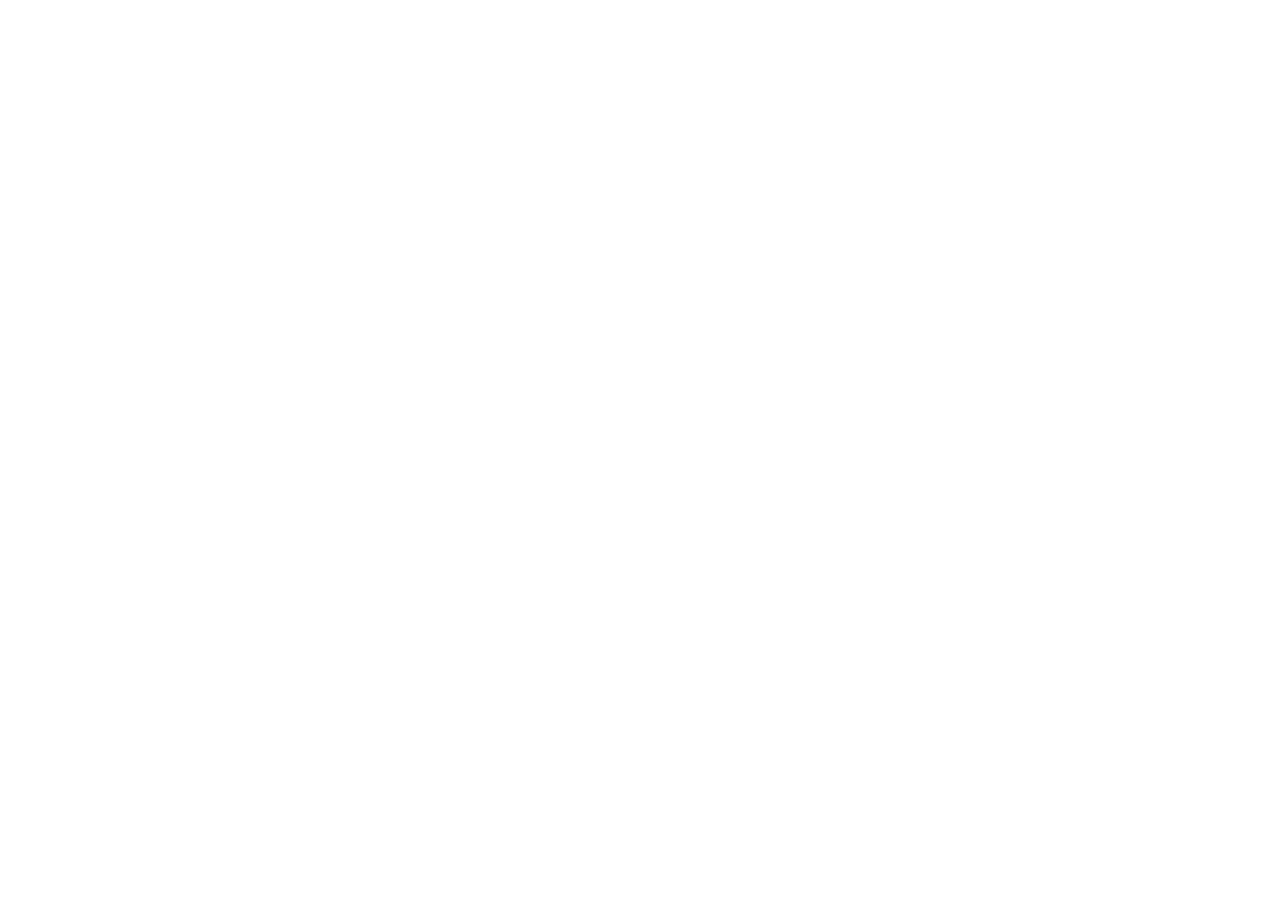
==== templates/index.html @ a82c0516 "Se agrega la carpeta templates" ====
<!DOCTYPE html>
<html lang="en">
<head>
    <meta charset="UTF-8">
    <meta name="viewport" content="width=device-width, initial-scale=1.0">
    <title>Document</title>
</head>
<body>
    
</body>
</html>
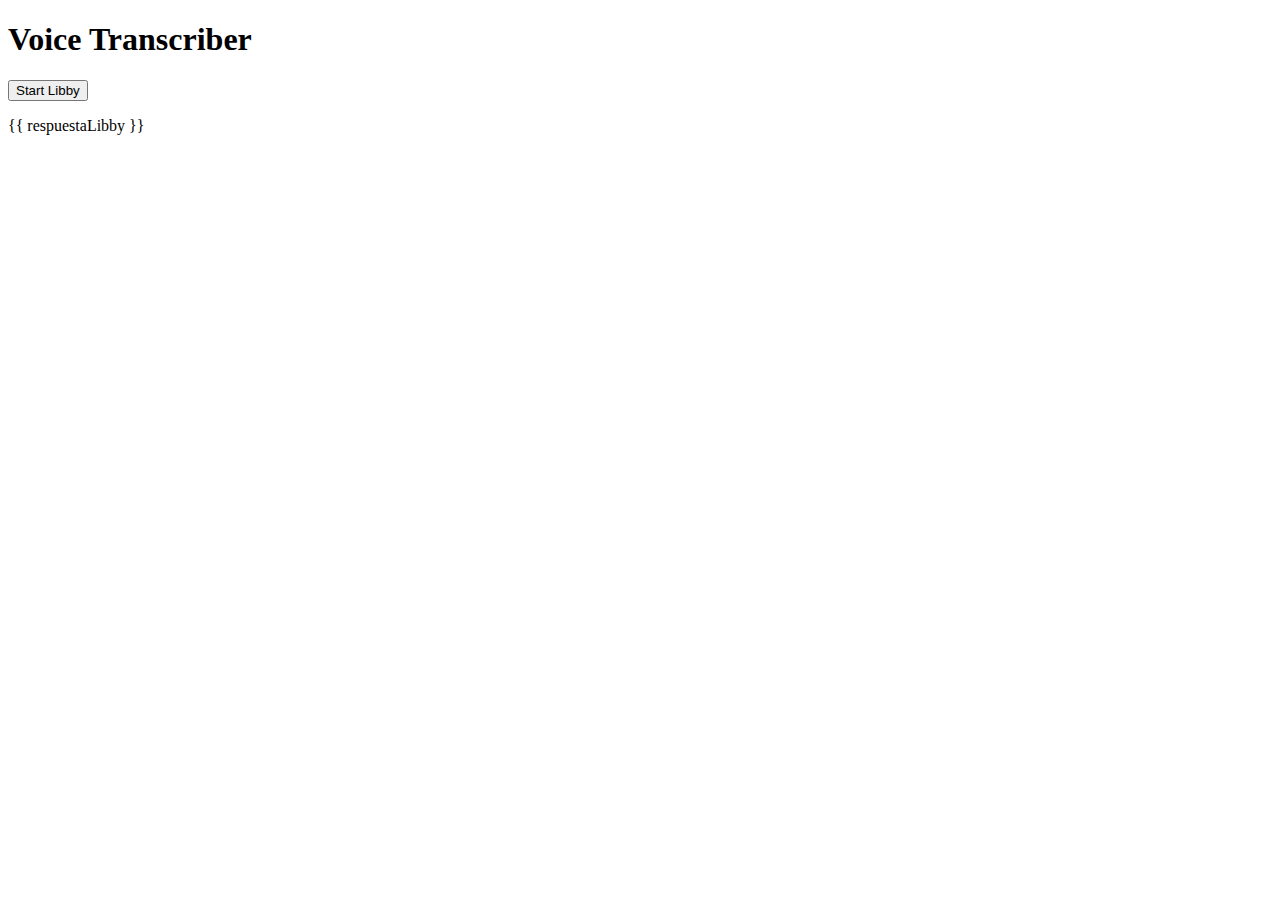
==== commit 4812db3e: "Merge pull request #3 from AmaKings9/flaskIntegrationV1" ====
--- a/templates/index.html
+++ b/templates/index.html
@@ -3,9 +3,39 @@
 <head>
     <meta charset="UTF-8">
     <meta name="viewport" content="width=device-width, initial-scale=1.0">
-    <title>Document</title>
+    <title>Transcriber</title>
+    <script src="https://code.jquery.com/jquery-3.6.0.min.js"></script>
 </head>
 <body>
-    
+    <h1>Voice Transcriber</h1>
+    <button id="toggleButton">Start Libby</button>
+    <p id="respuesta">{{ respuestaLibby }}</p>
+
+    <script>
+        let listening = false;
+
+        //Envia una solicitud a la ruta /toggle_listen permite alternar el estado de escucha del micrófono
+        $("#toggleButton").click(function() {
+            //Envia una solicitud POST
+            $.post("/toggle_listen", function(data) {
+                //Cambia el texto del boton de acuerdo si esta escuchando o no
+                listening = data.listening;
+                $("#toggleButton").text(listening ? "Stop Listening" : "Start Libby");
+            });
+        });
+
+        //Cambia el contenido de <p> de acuerdo a la respuesta del interprete
+        function updateRespuestaLibby() {
+            //realiza peticion get a la ruta establecida de donde obtiene un objeto json
+            // con la respuesta del interprete
+            $.get("/get_respuestaLibby", function(data) {
+                //actualiza el contenido de <p>
+                $("#respuesta").text(data.respuestaLibby);
+            });
+        }
+
+        // Llama a updateTranscription cada segundo para actualizar la transcripción en la página
+        setInterval(updateRespuestaLibby, 1000);
+    </script>
 </body>
-</html>+</html>
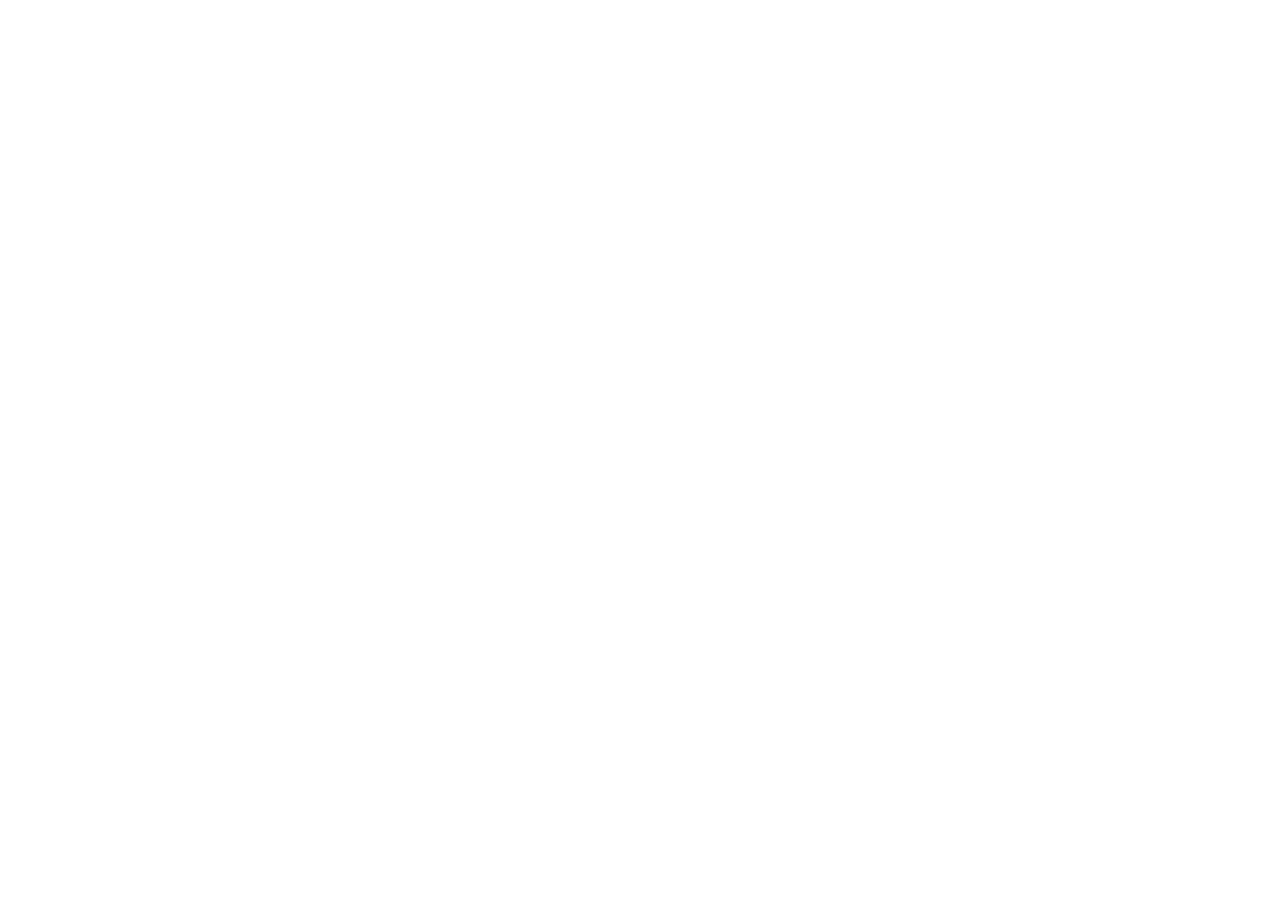
==== commit ead9e611: "Dando formato al index" ====
--- a/templates/index.html
+++ b/templates/index.html
@@ -2,40 +2,376 @@
 <html lang="en">
 <head>
     <meta charset="UTF-8">
+    <meta http-equiv="X-UA-Compatible" content="IE=edge">
     <meta name="viewport" content="width=device-width, initial-scale=1.0">
-    <title>Transcriber</title>
-    <script src="https://code.jquery.com/jquery-3.6.0.min.js"></script>
+    <title> Bedroom </title>
+    <link rel="stylesheet" href="style.css">
 </head>
+
 <body>
-    <h1>Voice Transcriber</h1>
-    <button id="toggleButton">Start Libby</button>
-    <p id="respuesta">{{ respuestaLibby }}</p>
+    <div class="house" id="h"> 
+        <div class="h-lights">
+          <div class="h-light"></div>
+          <div class="h-light"></div>
+          <div class="h-light"></div>
+          <div class="h-light"></div>
+          <div class="h-light"></div>
+          <div class="h-light"></div>
+        </div>
+        <div class="h-shadow"></div>
+        <div class="alt">
+          <div class="alt__front face"> </div>
+          <div class="alt__back face"> </div>
+          <div class="alt__right face"> </div>
+          <div class="alt__left face"> </div>
+          <div class="alt__top face"> 
+            <div class="light"></div>
+            <div class="light"></div>
+            <div class="light"></div>
+            <div class="light"></div>
+            <div class="light"></div>
+            <div class="light"></div>
+            <div class="light"></div>
+            <div class="light"></div>
+            <div class="light"></div>
+          </div>
+          <div class="alt__bottom face"> </div>
+        </div>
+        <div class="alb">
+          <div class="alb__front face"> </div>
+          <div class="alb__back face"> </div>
+          <div class="alb__right face"> </div>
+          <div class="alb__left face"> </div>
+          <div class="alb__top face"> </div>
+          <div class="alb__bottom face"> </div>
+        </div>
+        <div class="arb">
+          <div class="arb__front face"> </div>
+          <div class="arb__back face"> </div>
+          <div class="arb__right face"> </div>
+          <div class="arb__left face"> </div>
+          <div class="arb__top face"> </div>
+          <div class="arb__bottom face"> </div>
+        </div>
+        <div class="blt">
+          <div class="blt__front face"> </div>
+          <div class="blt__back face"> </div>
+          <div class="blt__right face"> </div>
+          <div class="blt__left face"> </div>
+          <div class="blt__top face"> </div>
+          <div class="blt__bottom face"> </div>
+        </div>
+        <div class="blt2">
+          <div class="blt2__front face"> </div>
+          <div class="blt2__back face"> </div>
+          <div class="blt2__right face"> </div>
+          <div class="blt2__left face"> </div>
+          <div class="blt2__top face"> </div>
+          <div class="blt2__bottom face"> </div>
+        </div>
+        <div class="blb">
+          <div class="blb__front face"> </div>
+          <div class="blb__back face"> </div>
+          <div class="blb__right face"> </div>
+          <div class="blb__left face"> </div>
+          <div class="blb__top face"> </div>
+          <div class="blb__bottom face"> </div>
+        </div>
+        <div class="blb2">
+          <div class="blb2__front face"> </div>
+          <div class="blb2__back face"> </div>
+          <div class="blb2__right face"> </div>
+          <div class="blb2__left face"> </div>
+          <div class="blb2__top face"> </div>
+          <div class="blb2__bottom face"> </div>
+        </div>
+        <div class="puerta-c">
+          <div class="puerta">
+            <div class="puerta__front face"> </div>
+            <div class="puerta__back face"> </div>
+            <div class="puerta__right face"> </div>
+            <div class="puerta__left face"> </div>
+            <div class="puerta__top face"> </div>
+            <div class="puerta__bottom face"> </div>
+          </div>
+          <div class="puerta-l">
+            <div class="puerta-l__front face"> </div>
+            <div class="puerta-l__back face"> </div>
+            <div class="puerta-l__right face"> </div>
+            <div class="puerta-l__left face"> </div>
+            <div class="puerta-l__top face"> </div>
+            <div class="puerta-l__bottom face"> </div>
+          </div>
+          <div class="puerta-r">
+            <div class="puerta-r__front face"> </div>
+            <div class="puerta-r__back face"> </div>
+            <div class="puerta-r__right face"> </div>
+            <div class="puerta-r__left face"> </div>
+            <div class="puerta-r__top face"> </div>
+            <div class="puerta-r__bottom face"> </div>
+          </div>
+          <div class="puerta-t">
+            <div class="puerta-t__front face"> </div>
+            <div class="puerta-t__back face"> </div>
+            <div class="puerta-t__right face"> </div>
+            <div class="puerta-t__left face"> </div>
+            <div class="puerta-t__top face"> </div>
+            <div class="puerta-t__bottom face"> </div>
+          </div>
+        </div>
+        <div class="cuadro-l">
+          <div class="cuadro-l__front face"> </div>
+          <div class="cuadro-l__back face"> </div>
+          <div class="cuadro-l__right face"> </div>
+          <div class="cuadro-l__left face"> </div>
+          <div class="cuadro-l__top face"> </div>
+          <div class="cuadro-l__bottom face"> </div>
+        </div>
+        <div class="cuadro-r">
+          <div class="cuadro-r__front face"> </div>
+          <div class="cuadro-r__back face"> </div>
+          <div class="cuadro-r__right face"> </div>
+          <div class="cuadro-r__left face"> </div>
+          <div class="cuadro-r__top face"> </div>
+          <div class="cuadro-r__bottom face"> </div>
+        </div>
+        <div class="librero">
+          <div class="librero__front face"> </div>
+          <div class="librero__back face"> </div>
+          <div class="librero__right face"> </div>
+          <div class="librero__left face"> </div>
+          <div class="librero__top face"> </div>
+          <div class="librero__bottom face">    </div>
+        </div>
+        <div class="libros"> 
+          <div class="libro">
+            <div class="libro__front face"> </div>
+            <div class="libro__back face"> </div>
+            <div class="libro__right face"> </div>
+            <div class="libro__left face"> </div>
+            <div class="libro__top face"> </div>
+            <div class="libro__bottom face"> </div>
+          </div>
+          <div class="libro">
+            <div class="libro__front face"> </div>
+            <div class="libro__back face"> </div>
+            <div class="libro__right face"> </div>
+            <div class="libro__left face"> </div>
+            <div class="libro__top face"> </div>
+            <div class="libro__bottom face"> </div>
+          </div>
+          <div class="libro">
+            <div class="libro__front face"> </div>
+            <div class="libro__back face"> </div>
+            <div class="libro__right face"> </div>
+            <div class="libro__left face"> </div>
+            <div class="libro__top face"> </div>
+            <div class="libro__bottom face"> </div>
+          </div>
+          <div class="libro">
+            <div class="libro__front face"> </div>
+            <div class="libro__back face"> </div>
+            <div class="libro__right face"> </div>
+            <div class="libro__left face"> </div>
+            <div class="libro__top face"> </div>
+            <div class="libro__bottom face"> </div>
+          </div>
+          <div class="libro">
+            <div class="libro__front face"> </div>
+            <div class="libro__back face"> </div>
+            <div class="libro__right face"> </div>
+            <div class="libro__left face"> </div>
+            <div class="libro__top face"> </div>
+            <div class="libro__bottom face"> </div>
+          </div>
+          <div class="libro">
+            <div class="libro__front face"> </div>
+            <div class="libro__back face"> </div>
+            <div class="libro__right face"> </div>
+            <div class="libro__left face"> </div>
+            <div class="libro__top face"> </div>
+            <div class="libro__bottom face"> </div>
+          </div>
+        </div>
+        <div class="fotos"> 
+          <div class="foto">
+            <div class="foto__front face"> </div>
+            <div class="foto__back face"> </div>
+            <div class="foto__right face"> </div>
+            <div class="foto__left face"> </div>
+            <div class="foto__top face"> </div>
+            <div class="foto__bottom face"> </div>
+          </div>
+          <div class="foto">
+            <div class="foto__front face"> </div>
+            <div class="foto__back face"> </div>
+            <div class="foto__right face"> </div>
+            <div class="foto__left face"> </div>
+            <div class="foto__top face"> </div>
+            <div class="foto__bottom face"> </div>
+          </div>
+        </div>
+        <div class="cajas"> 
+          <div class="caja">
+            <div class="caja__front face"> </div>
+            <div class="caja__back face"> </div>
+            <div class="caja__right face"> </div>
+            <div class="caja__left face"> </div>
+            <div class="caja__top face"> </div>
+            <div class="caja__bottom face"> </div>
+          </div>
+          <div class="caja">
+            <div class="caja__front face"> </div>
+            <div class="caja__back face"> </div>
+            <div class="caja__right face"> </div>
+            <div class="caja__left face"> </div>
+            <div class="caja__top face"> </div>
+            <div class="caja__bottom face"> </div>
+          </div>
+          <div class="caja">
+            <div class="caja__front face"> </div>
+            <div class="caja__back face"> </div>
+            <div class="caja__right face"> </div>
+            <div class="caja__left face"> </div>
+            <div class="caja__top face"> </div>
+            <div class="caja__bottom face"> </div>
+          </div>
+        </div>
+        <div class="tv">
+          <div class="tv__front face"> </div>
+          <div class="tv__back face"> </div>
+          <div class="tv__right face"> </div>
+          <div class="tv__left face"> </div>
+          <div class="tv__top face"> </div>
+          <div class="tv__bottom face"> </div>
+        </div>
+        <div class="repisa-t">
+          <div class="repisa-t__front face"> </div>
+          <div class="repisa-t__back face"> </div>
+          <div class="repisa-t__right face"> </div>
+          <div class="repisa-t__left face"> </div>
+          <div class="repisa-t__top face"> </div>
+          <div class="repisa-t__bottom face"> </div>
+        </div>
+        <div class="repisa-b">
+          <div class="repisa-b__front face"> </div>
+          <div class="repisa-b__back face"> </div>
+          <div class="repisa-b__right face"> </div>
+          <div class="repisa-b__left face"> </div>
+          <div class="repisa-b__top face"> </div>
+          <div class="repisa-b__bottom face"> </div>
+        </div>
+        <div class="bocina-l">
+          <div class="bocina-l__front face"> </div>
+          <div class="bocina-l__back face"> </div>
+          <div class="bocina-l__right face"> </div>
+          <div class="bocina-l__left face"> </div>
+          <div class="bocina-l__top face"> </div>
+          <div class="bocina-l__bottom face"> </div>
+        </div>
+        <div class="bocina-r">
+          <div class="bocina-r__front face"> </div>
+          <div class="bocina-r__back face"> </div>
+          <div class="bocina-r__right face"> </div>
+          <div class="bocina-r__left face"> </div>
+          <div class="bocina-r__top face"> </div>
+          <div class="bocina-r__bottom face"> </div>
+        </div>
+        <div class="muro">
+          <div class="muro__front face"> </div>
+          <div class="muro__back face"> </div>
+          <div class="muro__right face"> </div>
+          <div class="muro__left face"> </div>
+          <div class="muro__top face"> </div>
+          <div class="muro__bottom face"> </div>
+        </div>
+        <div class="sillon-c">
+          <div class="sillon-b">
+            <div class="sillon-b__front face"> </div>
+            <div class="sillon-b__back face"> </div>
+            <div class="sillon-b__right face"> </div>
+            <div class="sillon-b__left face"> </div>
+            <div class="sillon-b__top face"> </div>
+            <div class="sillon-b__bottom face"> </div>
+          </div>
+          <div class="sillon-t">
+            <div class="sillon-t__front face"> </div>
+            <div class="sillon-t__back face"> </div>
+            <div class="sillon-t__right face"> </div>
+            <div class="sillon-t__left face"> </div>
+            <div class="sillon-t__top face"> </div>
+            <div class="sillon-t__bottom face"> </div>
+          </div>
+          <div class="sillon-l">
+            <div class="sillon-l__front face"> </div>
+            <div class="sillon-l__back face"> </div>
+            <div class="sillon-l__right face"> </div>
+            <div class="sillon-l__left face"> </div>
+            <div class="sillon-l__top face"> </div>
+            <div class="sillon-l__bottom face"> </div>
+          </div>
+          <div class="sillon-r">
+            <div class="sillon-r__front face"> </div>
+            <div class="sillon-r__back face"> </div>
+            <div class="sillon-r__right face"> </div>
+            <div class="sillon-r__left face"> </div>
+            <div class="sillon-r__top face"> </div>
+            <div class="sillon-r__bottom face"> </div>
+          </div>
+        </div>
+        <div class="mesa-c">
+          <div class="mesa">
+            <div class="mesa__front face"> </div>
+            <div class="mesa__back face"> </div>
+            <div class="mesa__right face"> </div>
+            <div class="mesa__left face"> </div>
+            <div class="mesa__top face"> </div>
+            <div class="mesa__bottom face"> </div>
+          </div>
+          <div class="mesa-p">
+            <div class="mesa-p__front face"> </div>
+            <div class="mesa-p__back face"> </div>
+            <div class="mesa-p__right face"> </div>
+            <div class="mesa-p__left face"> </div>
+            <div class="mesa-p__top face"> </div>
+            <div class="mesa-p__bottom face"> </div>
+          </div>
+          <div class="mesa-p">
+            <div class="mesa-p__front face"> </div>
+            <div class="mesa-p__back face"> </div>
+            <div class="mesa-p__right face"> </div>
+            <div class="mesa-p__left face"> </div>
+            <div class="mesa-p__top face"> </div>
+            <div class="mesa-p__bottom face"> </div>
+          </div>
+          <div class="mesa-p">
+            <div class="mesa-p__front face"> </div>
+            <div class="mesa-p__back face"> </div>
+            <div class="mesa-p__right face"> </div>
+            <div class="mesa-p__left face"> </div>
+            <div class="mesa-p__top face"> </div>
+            <div class="mesa-p__bottom face"> </div>
+          </div>
+          <div class="mesa-p">
+            <div class="mesa-p__front face"> </div>
+            <div class="mesa-p__back face"> </div>
+            <div class="mesa-p__right face"> </div>
+            <div class="mesa-p__left face"> </div>
+            <div class="mesa-p__top face"> </div>
+            <div class="mesa-p__bottom face"> </div>
+          </div>
+          <div class="mesa-shadow"></div>
+        </div>
+        <div class="tablet">
+          <div class="tablet__front face"> </div>
+          <div class="tablet__back face"> </div>
+          <div class="tablet__right face"> </div>
+          <div class="tablet__left face"> </div>
+          <div class="tablet__top face"> </div>
+          <div class="tablet__bottom face">    </div>
+        </div>
+      </div>
 
-    <script>
-        let listening = false;
-
-        //Envia una solicitud a la ruta /toggle_listen permite alternar el estado de escucha del micrófono
-        $("#toggleButton").click(function() {
-            //Envia una solicitud POST
-            $.post("/toggle_listen", function(data) {
-                //Cambia el texto del boton de acuerdo si esta escuchando o no
-                listening = data.listening;
-                $("#toggleButton").text(listening ? "Stop Listening" : "Start Libby");
-            });
-        });
-
-        //Cambia el contenido de <p> de acuerdo a la respuesta del interprete
-        function updateRespuestaLibby() {
-            //realiza peticion get a la ruta establecida de donde obtiene un objeto json
-            // con la respuesta del interprete
-            $.get("/get_respuestaLibby", function(data) {
-                //actualiza el contenido de <p>
-                $("#respuesta").text(data.respuestaLibby);
-            });
-        }
-
-        // Llama a updateTranscription cada segundo para actualizar la transcripción en la página
-        setInterval(updateRespuestaLibby, 1000);
-    </script>
+      <script src="script.js" defer></script>
 </body>
-</html>
+</html>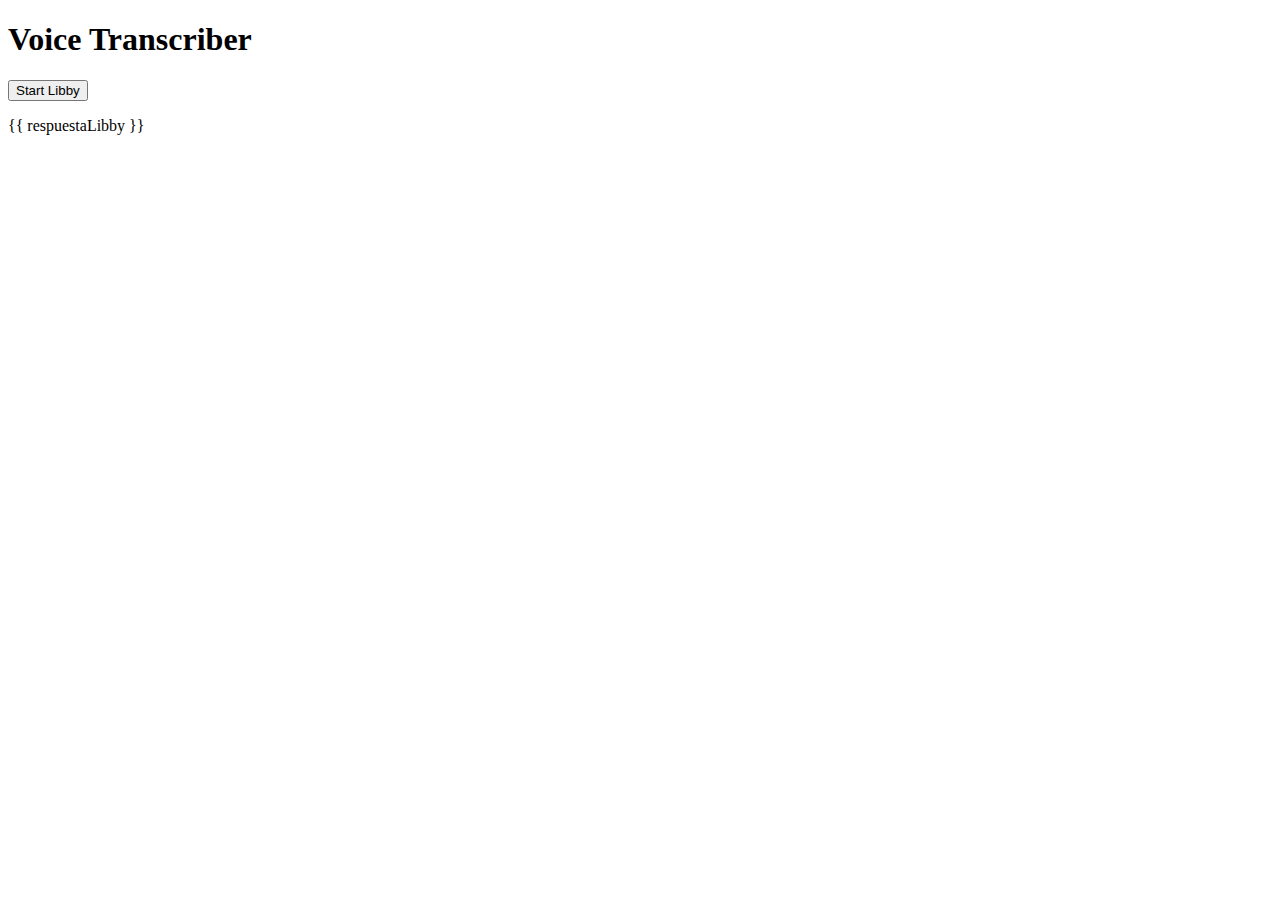
==== commit 8a965bf8: "Actualizacion de estructura" ====
--- a/templates/index.html
+++ b/templates/index.html
@@ -2,376 +2,42 @@
 <html lang="en">
 <head>
     <meta charset="UTF-8">
-    <meta http-equiv="X-UA-Compatible" content="IE=edge">
     <meta name="viewport" content="width=device-width, initial-scale=1.0">
-    <title> Bedroom </title>
-    <link rel="stylesheet" href="style.css">
+    <title>Transcriber</title>
+    <script src="https://code.jquery.com
+    
+    /jquery-3.6.0.min.js"></script>
 </head>
+<body>
+    <h1>Voice Transcriber</h1>
+    <button id="toggleButton">Start Libby</button>
+    <p id="respuesta">{{ respuestaLibby }}</p>
 
-<body>
-    <div class="house" id="h"> 
-        <div class="h-lights">
-          <div class="h-light"></div>
-          <div class="h-light"></div>
-          <div class="h-light"></div>
-          <div class="h-light"></div>
-          <div class="h-light"></div>
-          <div class="h-light"></div>
-        </div>
-        <div class="h-shadow"></div>
-        <div class="alt">
-          <div class="alt__front face"> </div>
-          <div class="alt__back face"> </div>
-          <div class="alt__right face"> </div>
-          <div class="alt__left face"> </div>
-          <div class="alt__top face"> 
-            <div class="light"></div>
-            <div class="light"></div>
-            <div class="light"></div>
-            <div class="light"></div>
-            <div class="light"></div>
-            <div class="light"></div>
-            <div class="light"></div>
-            <div class="light"></div>
-            <div class="light"></div>
-          </div>
-          <div class="alt__bottom face"> </div>
-        </div>
-        <div class="alb">
-          <div class="alb__front face"> </div>
-          <div class="alb__back face"> </div>
-          <div class="alb__right face"> </div>
-          <div class="alb__left face"> </div>
-          <div class="alb__top face"> </div>
-          <div class="alb__bottom face"> </div>
-        </div>
-        <div class="arb">
-          <div class="arb__front face"> </div>
-          <div class="arb__back face"> </div>
-          <div class="arb__right face"> </div>
-          <div class="arb__left face"> </div>
-          <div class="arb__top face"> </div>
-          <div class="arb__bottom face"> </div>
-        </div>
-        <div class="blt">
-          <div class="blt__front face"> </div>
-          <div class="blt__back face"> </div>
-          <div class="blt__right face"> </div>
-          <div class="blt__left face"> </div>
-          <div class="blt__top face"> </div>
-          <div class="blt__bottom face"> </div>
-        </div>
-        <div class="blt2">
-          <div class="blt2__front face"> </div>
-          <div class="blt2__back face"> </div>
-          <div class="blt2__right face"> </div>
-          <div class="blt2__left face"> </div>
-          <div class="blt2__top face"> </div>
-          <div class="blt2__bottom face"> </div>
-        </div>
-        <div class="blb">
-          <div class="blb__front face"> </div>
-          <div class="blb__back face"> </div>
-          <div class="blb__right face"> </div>
-          <div class="blb__left face"> </div>
-          <div class="blb__top face"> </div>
-          <div class="blb__bottom face"> </div>
-        </div>
-        <div class="blb2">
-          <div class="blb2__front face"> </div>
-          <div class="blb2__back face"> </div>
-          <div class="blb2__right face"> </div>
-          <div class="blb2__left face"> </div>
-          <div class="blb2__top face"> </div>
-          <div class="blb2__bottom face"> </div>
-        </div>
-        <div class="puerta-c">
-          <div class="puerta">
-            <div class="puerta__front face"> </div>
-            <div class="puerta__back face"> </div>
-            <div class="puerta__right face"> </div>
-            <div class="puerta__left face"> </div>
-            <div class="puerta__top face"> </div>
-            <div class="puerta__bottom face"> </div>
-          </div>
-          <div class="puerta-l">
-            <div class="puerta-l__front face"> </div>
-            <div class="puerta-l__back face"> </div>
-            <div class="puerta-l__right face"> </div>
-            <div class="puerta-l__left face"> </div>
-            <div class="puerta-l__top face"> </div>
-            <div class="puerta-l__bottom face"> </div>
-          </div>
-          <div class="puerta-r">
-            <div class="puerta-r__front face"> </div>
-            <div class="puerta-r__back face"> </div>
-            <div class="puerta-r__right face"> </div>
-            <div class="puerta-r__left face"> </div>
-            <div class="puerta-r__top face"> </div>
-            <div class="puerta-r__bottom face"> </div>
-          </div>
-          <div class="puerta-t">
-            <div class="puerta-t__front face"> </div>
-            <div class="puerta-t__back face"> </div>
-            <div class="puerta-t__right face"> </div>
-            <div class="puerta-t__left face"> </div>
-            <div class="puerta-t__top face"> </div>
-            <div class="puerta-t__bottom face"> </div>
-          </div>
-        </div>
-        <div class="cuadro-l">
-          <div class="cuadro-l__front face"> </div>
-          <div class="cuadro-l__back face"> </div>
-          <div class="cuadro-l__right face"> </div>
-          <div class="cuadro-l__left face"> </div>
-          <div class="cuadro-l__top face"> </div>
-          <div class="cuadro-l__bottom face"> </div>
-        </div>
-        <div class="cuadro-r">
-          <div class="cuadro-r__front face"> </div>
-          <div class="cuadro-r__back face"> </div>
-          <div class="cuadro-r__right face"> </div>
-          <div class="cuadro-r__left face"> </div>
-          <div class="cuadro-r__top face"> </div>
-          <div class="cuadro-r__bottom face"> </div>
-        </div>
-        <div class="librero">
-          <div class="librero__front face"> </div>
-          <div class="librero__back face"> </div>
-          <div class="librero__right face"> </div>
-          <div class="librero__left face"> </div>
-          <div class="librero__top face"> </div>
-          <div class="librero__bottom face">    </div>
-        </div>
-        <div class="libros"> 
-          <div class="libro">
-            <div class="libro__front face"> </div>
-            <div class="libro__back face"> </div>
-            <div class="libro__right face"> </div>
-            <div class="libro__left face"> </div>
-            <div class="libro__top face"> </div>
-            <div class="libro__bottom face"> </div>
-          </div>
-          <div class="libro">
-            <div class="libro__front face"> </div>
-            <div class="libro__back face"> </div>
-            <div class="libro__right face"> </div>
-            <div class="libro__left face"> </div>
-            <div class="libro__top face"> </div>
-            <div class="libro__bottom face"> </div>
-          </div>
-          <div class="libro">
-            <div class="libro__front face"> </div>
-            <div class="libro__back face"> </div>
-            <div class="libro__right face"> </div>
-            <div class="libro__left face"> </div>
-            <div class="libro__top face"> </div>
-            <div class="libro__bottom face"> </div>
-          </div>
-          <div class="libro">
-            <div class="libro__front face"> </div>
-            <div class="libro__back face"> </div>
-            <div class="libro__right face"> </div>
-            <div class="libro__left face"> </div>
-            <div class="libro__top face"> </div>
-            <div class="libro__bottom face"> </div>
-          </div>
-          <div class="libro">
-            <div class="libro__front face"> </div>
-            <div class="libro__back face"> </div>
-            <div class="libro__right face"> </div>
-            <div class="libro__left face"> </div>
-            <div class="libro__top face"> </div>
-            <div class="libro__bottom face"> </div>
-          </div>
-          <div class="libro">
-            <div class="libro__front face"> </div>
-            <div class="libro__back face"> </div>
-            <div class="libro__right face"> </div>
-            <div class="libro__left face"> </div>
-            <div class="libro__top face"> </div>
-            <div class="libro__bottom face"> </div>
-          </div>
-        </div>
-        <div class="fotos"> 
-          <div class="foto">
-            <div class="foto__front face"> </div>
-            <div class="foto__back face"> </div>
-            <div class="foto__right face"> </div>
-            <div class="foto__left face"> </div>
-            <div class="foto__top face"> </div>
-            <div class="foto__bottom face"> </div>
-          </div>
-          <div class="foto">
-            <div class="foto__front face"> </div>
-            <div class="foto__back face"> </div>
-            <div class="foto__right face"> </div>
-            <div class="foto__left face"> </div>
-            <div class="foto__top face"> </div>
-            <div class="foto__bottom face"> </div>
-          </div>
-        </div>
-        <div class="cajas"> 
-          <div class="caja">
-            <div class="caja__front face"> </div>
-            <div class="caja__back face"> </div>
-            <div class="caja__right face"> </div>
-            <div class="caja__left face"> </div>
-            <div class="caja__top face"> </div>
-            <div class="caja__bottom face"> </div>
-          </div>
-          <div class="caja">
-            <div class="caja__front face"> </div>
-            <div class="caja__back face"> </div>
-            <div class="caja__right face"> </div>
-            <div class="caja__left face"> </div>
-            <div class="caja__top face"> </div>
-            <div class="caja__bottom face"> </div>
-          </div>
-          <div class="caja">
-            <div class="caja__front face"> </div>
-            <div class="caja__back face"> </div>
-            <div class="caja__right face"> </div>
-            <div class="caja__left face"> </div>
-            <div class="caja__top face"> </div>
-            <div class="caja__bottom face"> </div>
-          </div>
-        </div>
-        <div class="tv">
-          <div class="tv__front face"> </div>
-          <div class="tv__back face"> </div>
-          <div class="tv__right face"> </div>
-          <div class="tv__left face"> </div>
-          <div class="tv__top face"> </div>
-          <div class="tv__bottom face"> </div>
-        </div>
-        <div class="repisa-t">
-          <div class="repisa-t__front face"> </div>
-          <div class="repisa-t__back face"> </div>
-          <div class="repisa-t__right face"> </div>
-          <div class="repisa-t__left face"> </div>
-          <div class="repisa-t__top face"> </div>
-          <div class="repisa-t__bottom face"> </div>
-        </div>
-        <div class="repisa-b">
-          <div class="repisa-b__front face"> </div>
-          <div class="repisa-b__back face"> </div>
-          <div class="repisa-b__right face"> </div>
-          <div class="repisa-b__left face"> </div>
-          <div class="repisa-b__top face"> </div>
-          <div class="repisa-b__bottom face"> </div>
-        </div>
-        <div class="bocina-l">
-          <div class="bocina-l__front face"> </div>
-          <div class="bocina-l__back face"> </div>
-          <div class="bocina-l__right face"> </div>
-          <div class="bocina-l__left face"> </div>
-          <div class="bocina-l__top face"> </div>
-          <div class="bocina-l__bottom face"> </div>
-        </div>
-        <div class="bocina-r">
-          <div class="bocina-r__front face"> </div>
-          <div class="bocina-r__back face"> </div>
-          <div class="bocina-r__right face"> </div>
-          <div class="bocina-r__left face"> </div>
-          <div class="bocina-r__top face"> </div>
-          <div class="bocina-r__bottom face"> </div>
-        </div>
-        <div class="muro">
-          <div class="muro__front face"> </div>
-          <div class="muro__back face"> </div>
-          <div class="muro__right face"> </div>
-          <div class="muro__left face"> </div>
-          <div class="muro__top face"> </div>
-          <div class="muro__bottom face"> </div>
-        </div>
-        <div class="sillon-c">
-          <div class="sillon-b">
-            <div class="sillon-b__front face"> </div>
-            <div class="sillon-b__back face"> </div>
-            <div class="sillon-b__right face"> </div>
-            <div class="sillon-b__left face"> </div>
-            <div class="sillon-b__top face"> </div>
-            <div class="sillon-b__bottom face"> </div>
-          </div>
-          <div class="sillon-t">
-            <div class="sillon-t__front face"> </div>
-            <div class="sillon-t__back face"> </div>
-            <div class="sillon-t__right face"> </div>
-            <div class="sillon-t__left face"> </div>
-            <div class="sillon-t__top face"> </div>
-            <div class="sillon-t__bottom face"> </div>
-          </div>
-          <div class="sillon-l">
-            <div class="sillon-l__front face"> </div>
-            <div class="sillon-l__back face"> </div>
-            <div class="sillon-l__right face"> </div>
-            <div class="sillon-l__left face"> </div>
-            <div class="sillon-l__top face"> </div>
-            <div class="sillon-l__bottom face"> </div>
-          </div>
-          <div class="sillon-r">
-            <div class="sillon-r__front face"> </div>
-            <div class="sillon-r__back face"> </div>
-            <div class="sillon-r__right face"> </div>
-            <div class="sillon-r__left face"> </div>
-            <div class="sillon-r__top face"> </div>
-            <div class="sillon-r__bottom face"> </div>
-          </div>
-        </div>
-        <div class="mesa-c">
-          <div class="mesa">
-            <div class="mesa__front face"> </div>
-            <div class="mesa__back face"> </div>
-            <div class="mesa__right face"> </div>
-            <div class="mesa__left face"> </div>
-            <div class="mesa__top face"> </div>
-            <div class="mesa__bottom face"> </div>
-          </div>
-          <div class="mesa-p">
-            <div class="mesa-p__front face"> </div>
-            <div class="mesa-p__back face"> </div>
-            <div class="mesa-p__right face"> </div>
-            <div class="mesa-p__left face"> </div>
-            <div class="mesa-p__top face"> </div>
-            <div class="mesa-p__bottom face"> </div>
-          </div>
-          <div class="mesa-p">
-            <div class="mesa-p__front face"> </div>
-            <div class="mesa-p__back face"> </div>
-            <div class="mesa-p__right face"> </div>
-            <div class="mesa-p__left face"> </div>
-            <div class="mesa-p__top face"> </div>
-            <div class="mesa-p__bottom face"> </div>
-          </div>
-          <div class="mesa-p">
-            <div class="mesa-p__front face"> </div>
-            <div class="mesa-p__back face"> </div>
-            <div class="mesa-p__right face"> </div>
-            <div class="mesa-p__left face"> </div>
-            <div class="mesa-p__top face"> </div>
-            <div class="mesa-p__bottom face"> </div>
-          </div>
-          <div class="mesa-p">
-            <div class="mesa-p__front face"> </div>
-            <div class="mesa-p__back face"> </div>
-            <div class="mesa-p__right face"> </div>
-            <div class="mesa-p__left face"> </div>
-            <div class="mesa-p__top face"> </div>
-            <div class="mesa-p__bottom face"> </div>
-          </div>
-          <div class="mesa-shadow"></div>
-        </div>
-        <div class="tablet">
-          <div class="tablet__front face"> </div>
-          <div class="tablet__back face"> </div>
-          <div class="tablet__right face"> </div>
-          <div class="tablet__left face"> </div>
-          <div class="tablet__top face"> </div>
-          <div class="tablet__bottom face">    </div>
-        </div>
-      </div>
+    <script>
+        let listening = false;
 
-      <script src="script.js" defer></script>
+        //Envia una solicitud a la ruta /toggle_listen permite alternar el estado de escucha del micrófono
+        $("#toggleButton").click(function() {
+            //Envia una solicitud POST
+            $.post("/toggle_listen", function(data) {
+                //Cambia el texto del boton de acuerdo si esta escuchando o no
+                listening = data.listening;
+                $("#toggleButton").text(listening ? "Stop Listening" : "Start Libby");
+            });
+        });
+
+        //Cambia el contenido de <p> de acuerdo a la respuesta del interprete
+        function updateRespuestaLibby() {
+            //realiza peticion get a la ruta establecida de donde obtiene un objeto json
+            // con la respuesta del interprete
+            $.get("/get_respuestaLibby", function(data) {
+                //actualiza el contenido de <p>
+                $("#respuesta").text(data.respuestaLibby);
+            });
+        }
+
+        // Llama a updateTranscription cada segundo para actualizar la transcripción en la página
+        setInterval(updateRespuestaLibby, 1000);
+    </script>
 </body>
-</html>+</html>
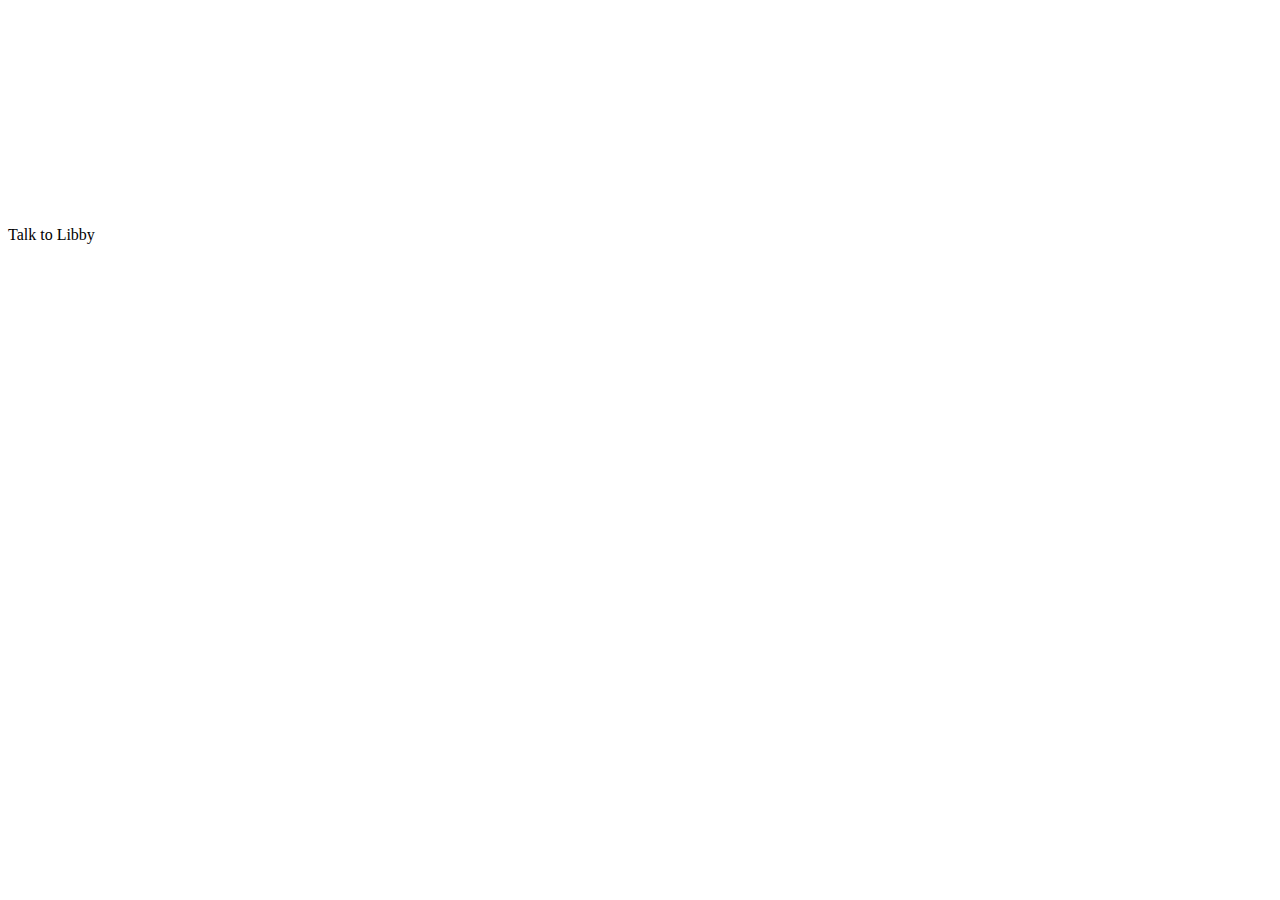
==== commit bf869dbb: "Se agregan las modificaciones en los id" ====
--- a/templates/index.html
+++ b/templates/index.html
@@ -1,43 +1,410 @@
-<!DOCTYPE html>
+<!-- <!DOCTYPE html>
 <html lang="en">
 <head>
     <meta charset="UTF-8">
     <meta name="viewport" content="width=device-width, initial-scale=1.0">
     <title>Transcriber</title>
-    <script src="https://code.jquery.com
-    
-    /jquery-3.6.0.min.js"></script>
+    <script async src="https://code.jquery.com/jquery-3.6.0.min.js"></script>
 </head>
 <body>
     <h1>Voice Transcriber</h1>
     <button id="toggleButton">Start Libby</button>
     <p id="respuesta">{{ respuestaLibby }}</p>
 
-    <script>
-        let listening = false;
-
-        //Envia una solicitud a la ruta /toggle_listen permite alternar el estado de escucha del micrófono
-        $("#toggleButton").click(function() {
-            //Envia una solicitud POST
-            $.post("/toggle_listen", function(data) {
-                //Cambia el texto del boton de acuerdo si esta escuchando o no
-                listening = data.listening;
-                $("#toggleButton").text(listening ? "Stop Listening" : "Start Libby");
-            });
-        });
-
-        //Cambia el contenido de <p> de acuerdo a la respuesta del interprete
-        function updateRespuestaLibby() {
-            //realiza peticion get a la ruta establecida de donde obtiene un objeto json
-            // con la respuesta del interprete
-            $.get("/get_respuestaLibby", function(data) {
-                //actualiza el contenido de <p>
-                $("#respuesta").text(data.respuestaLibby);
-            });
-        }
-
-        // Llama a updateTranscription cada segundo para actualizar la transcripción en la página
-        setInterval(updateRespuestaLibby, 1000);
-    </script>
+    <script src="/static/scrpit.js"></script>
 </body>
-</html>
+</html> -->
+
+<!DOCTYPE html>
+<html lang="en">
+<head>
+    <meta charset="UTF-8">
+    <meta http-equiv="X-UA-Compatible" content="IE=edge">
+    <meta name="viewport" content="width=device-width, initial-scale=1.0">
+    <title> Bedroom </title>
+    <link rel="stylesheet" href="/static/style.css">
+    <script async src="https://code.jquery.com/jquery-3.6.0.min.js"></script>
+</head>
+
+<body>
+    <div class="house" id="h"> 
+        <div class="h-lights">
+          <div class="h-light"></div>
+          <div class="h-light"></div>
+          <div class="h-light"></div>
+          <div class="h-light"></div>
+          <div class="h-light"></div>
+          <div class="h-light"></div>
+        </div>
+        <div class="h-shadow"></div>
+        <div class="alt">
+          <div class="alt__front face"> </div>
+          <div class="alt__back face"> </div>
+          <div class="alt__right face"> </div>
+          <div class="alt__left face"> </div>
+          <div class="alt__top face"> 
+            <div class="light"></div>
+            <div class="light"></div>
+            <div class="light"></div>
+            <div class="light"></div>
+            <div class="light"></div>
+            <div class="light"></div>
+            <div class="light"></div>
+            <div class="light"></div>
+            <div class="light"></div>
+          </div>
+          <div class="alt__bottom face"> </div>
+        </div>
+        <div class="alb">
+          <div class="alb__front face"> </div>
+          <div class="alb__back face"> </div>
+          <div class="alb__right face"> </div>
+          <div class="alb__left face"> </div>
+          <div class="alb__top face"> </div>
+          <div class="alb__bottom face"> </div>
+        </div>
+        <div class="arb">
+          <div class="arb__front face"> </div>
+          <div class="arb__back face"> </div>
+          <div class="arb__right face"> </div>
+          <div class="arb__left face"> </div>
+          <div class="arb__top face"> </div>
+          <div class="arb__bottom face"> </div>
+        </div>
+        <div class="blt">
+          <div class="blt__front face"> </div>
+          <div class="blt__back face"> </div>
+          <div class="blt__right face"> </div>
+          <div class="blt__left face"> </div>
+          <div class="blt__top face"> </div>
+          <div class="blt__bottom face"> </div>
+        </div>
+        <div class="blt2">
+          <div class="blt2__front face"> </div>
+          <div class="blt2__back face"> </div>
+          <div class="blt2__right face"> </div>
+          <div class="blt2__left face"> </div>
+          <div class="blt2__top face"> </div>
+          <div class="blt2__bottom face"> </div>
+        </div>
+        <div class="blb">
+          <div class="blb__front face"> </div>
+          <div class="blb__back face"> </div>
+          <div class="blb__right face"> </div>
+          <div class="blb__left face"> </div>
+          <div class="blb__top face"> </div>
+          <div class="blb__bottom face"> </div>
+        </div>
+        <div class="blb2">
+          <div class="blb2__front face"> </div>
+          <div class="blb2__back face"> </div>
+          <div class="blb2__right face"> </div>
+          <div class="blb2__left face"> </div>
+          <div class="blb2__top face"> </div>
+          <div class="blb2__bottom face"> </div>
+        </div>
+        <div class="puerta-c">
+          <div class="puerta">
+            <div class="puerta__front face"> </div>
+            <div class="puerta__back face"> </div>
+            <div class="puerta__right face"> </div>
+            <div class="puerta__left face"> </div>
+            <div class="puerta__top face"> </div>
+            <div class="puerta__bottom face"> </div>
+          </div>
+          <div class="puerta-l">
+            <div class="puerta-l__front face"> </div>
+            <div class="puerta-l__back face"> </div>
+            <div class="puerta-l__right face"> </div>
+            <div class="puerta-l__left face"> </div>
+            <div class="puerta-l__top face"> </div>
+            <div class="puerta-l__bottom face"> </div>
+          </div>
+          <div class="puerta-r">
+            <div class="puerta-r__front face"> </div>
+            <div class="puerta-r__back face"> </div>
+            <div class="puerta-r__right face"> </div>
+            <div class="puerta-r__left face"> </div>
+            <div class="puerta-r__top face"> </div>
+            <div class="puerta-r__bottom face"> </div>
+          </div>
+          <div class="puerta-t">
+            <div class="puerta-t__front face"> </div>
+            <div class="puerta-t__back face"> </div>
+            <div class="puerta-t__right face"> </div>
+            <div class="puerta-t__left face"> </div>
+            <div class="puerta-t__top face"> </div>
+            <div class="puerta-t__bottom face"> </div>
+          </div>
+        </div>
+        <div class="cuadro-l">
+          <div class="cuadro-l__front face" id="fan_gif"> </div>
+          <div class="cuadro-l__back face"> </div>
+          <div class="cuadro-l__right face"> </div>
+          <div class="cuadro-l__left face"> </div>
+          <div class="cuadro-l__top face"> </div>
+          <div class="cuadro-l__bottom face"> </div>
+        </div>
+        <div class="librero">
+          <div class="librero__front face"> </div>
+          <div class="librero__back face"> </div>
+          <div class="librero__right face"> </div>
+          <div class="librero__left face"> </div>
+          <div class="librero__top face"> </div>
+          <div class="librero__bottom face">    </div>
+        </div>
+        <div class="libros"> 
+          <div class="libro">
+            <div class="libro__front face"> </div>
+            <div class="libro__back face"> </div>
+            <div class="libro__right face"> </div>
+            <div class="libro__left face"> </div>
+            <div class="libro__top face"> </div>
+            <div class="libro__bottom face"> </div>
+          </div>
+          <div class="libro">
+            <div class="libro__front face"> </div>
+            <div class="libro__back face"> </div>
+            <div class="libro__right face"> </div>
+            <div class="libro__left face"> </div>
+            <div class="libro__top face"> </div>
+            <div class="libro__bottom face"> </div>
+          </div>
+          <div class="libro">
+            <div class="libro__front face"> </div>
+            <div class="libro__back face"> </div>
+            <div class="libro__right face"> </div>
+            <div class="libro__left face"> </div>
+            <div class="libro__top face"> </div>
+            <div class="libro__bottom face"> </div>
+          </div>
+          <div class="libro">
+            <div class="libro__front face"> </div>
+            <div class="libro__back face"> </div>
+            <div class="libro__right face"> </div>
+            <div class="libro__left face"> </div>
+            <div class="libro__top face"> </div>
+            <div class="libro__bottom face"> </div>
+          </div>
+          <div class="libro">
+            <div class="libro__front face"> </div>
+            <div class="libro__back face"> </div>
+            <div class="libro__right face"> </div>
+            <div class="libro__left face"> </div>
+            <div class="libro__top face"> </div>
+            <div class="libro__bottom face"> </div>
+          </div>
+          <div class="libro">
+            <div class="libro__front face"> </div>
+            <div class="libro__back face"> </div>
+            <div class="libro__right face"> </div>
+            <div class="libro__left face"> </div>
+            <div class="libro__top face"> </div>
+            <div class="libro__bottom face"> </div>
+          </div>
+        </div>
+        <div class="fotos"> 
+          <div class="foto">
+            <div class="foto__front face"> </div>
+            <div class="foto__back face"> </div>
+            <div class="foto__right face"> </div>
+            <div class="foto__left face"> </div>
+            <div class="foto__top face"> </div>
+            <div class="foto__bottom face"> </div>
+          </div>
+          <div class="foto">
+            <div class="foto__front face"> </div>
+            <div class="foto__back face"> </div>
+            <div class="foto__right face"> </div>
+            <div class="foto__left face"> </div>
+            <div class="foto__top face"> </div>
+            <div class="foto__bottom face"> </div>
+          </div>
+        </div>
+        <div class="cajas"> 
+          <div class="caja">
+            <div class="caja__front face"> </div>
+            <div class="caja__back face"> </div>
+            <div class="caja__right face"> </div>
+            <div class="caja__left face"> </div>
+            <div class="caja__top face"> </div>
+            <div class="caja__bottom face"> </div>
+          </div>
+          <div class="caja">
+            <div class="caja__front face"> </div>
+            <div class="caja__back face"> </div>
+            <div class="caja__right face"> </div>
+            <div class="caja__left face"> </div>
+            <div class="caja__top face"> </div>
+            <div class="caja__bottom face"> </div>
+          </div>
+          <div class="caja">
+            <div class="caja__front face"> </div>
+            <div class="caja__back face"> </div>
+            <div class="caja__right face"> </div>
+            <div class="caja__left face"> </div>
+            <div class="caja__top face"> </div>
+            <div class="caja__bottom face"> </div>
+          </div>
+        </div>
+        <div class="tv">
+          <div class="tv__front face"> </div>
+          <div class="tv__back face"> </div>
+          <div class="tv__right face"> </div>
+          <div class="tv__left face"> </div>
+          <div class="tv__top face"> </div>
+          <div class="tv__bottom face"> </div>
+        </div>
+        <div class="repisa-t">
+          <div class="repisa-t__front face"> </div>
+          <div class="repisa-t__back face"> </div>
+          <div class="repisa-t__right face"> </div>
+          <div class="repisa-t__left face"> </div>
+          <div class="repisa-t__top face"> </div>
+          <div class="repisa-t__bottom face"> </div>
+        </div>
+        <div class="repisa-b">
+          <div class="repisa-b__front face"> </div>
+          <div class="repisa-b__back face"> </div>
+          <div class="repisa-b__right face"> </div>
+          <div class="repisa-b__left face"> </div>
+          <div class="repisa-b__top face"> </div>
+          <div class="repisa-b__bottom face"> </div>
+        </div>
+        <div class="bocina-l">
+          <div class="bocina-l__front face"> </div>
+          <div class="bocina-l__back face"> </div>
+          <div class="bocina-l__right face"> </div>
+          <div class="bocina-l__left face"> </div>
+          <div class="bocina-l__top face"> </div>
+          <div class="bocina-l__bottom face"> </div>
+        </div>
+        <div class="bocina-r">
+          <div class="bocina-r__front face"> </div>
+          <div class="bocina-r__back face"> </div>
+          <div class="bocina-r__right face"> </div>
+          <div class="bocina-r__left face"> </div>
+          <div class="bocina-r__top face"> </div>
+          <div class="bocina-r__bottom face"> </div>
+        </div>
+        <div class="muro">
+          <div class="muro__front face"> </div>
+          <div class="muro__back face"> </div>
+          <div class="muro__right face"> </div>
+          <div class="muro__left face"> </div>
+          <div class="muro__top face"> </div>
+          <div class="muro__bottom face"> </div>
+        </div>
+        <div class="sillon-c">
+          <div class="sillon-b">
+            <div class="sillon-b__front face"> </div>
+            <div class="sillon-b__back face"> </div>
+            <div class="sillon-b__right face"> </div>
+            <div class="sillon-b__left face"> </div>
+            <div class="sillon-b__top face"> </div>
+            <div class="sillon-b__bottom face"> </div>
+          </div>
+          <div class="sillon-t">
+            <div class="sillon-t__front face"> </div>
+            <div class="sillon-t__back face"> </div>
+            <div class="sillon-t__right face"> </div>
+            <div class="sillon-t__left face"> </div>
+            <div class="sillon-t__top face"> </div>
+            <div class="sillon-t__bottom face"> </div>
+          </div>
+          <div class="sillon-l">
+            <div class="sillon-l__front face"> </div>
+            <div class="sillon-l__back face"> </div>
+            <div class="sillon-l__right face"> </div>
+            <div class="sillon-l__left face"> </div>
+            <div class="sillon-l__top face"> </div>
+            <div class="sillon-l__bottom face"> </div>
+          </div>
+          <div class="sillon-r">
+            <div class="sillon-r__front face"> </div>
+            <div class="sillon-r__back face"> </div>
+            <div class="sillon-r__right face"> </div>
+            <div class="sillon-r__left face"> </div>
+            <div class="sillon-r__top face"> </div>
+            <div class="sillon-r__bottom face"> </div>
+          </div>
+        </div>
+        <div class="mesa-c">
+          <div class="mesa">
+            <div class="mesa__front face"> </div>
+            <div class="mesa__back face"> </div>
+            <div class="mesa__right face"> </div>
+            <div class="mesa__left face"> </div>
+            <div class="mesa__top face"> </div>
+            <div class="mesa__bottom face"> </div>
+          </div>
+          <div class="mesa-p">
+            <div class="mesa-p__front face"> </div>
+            <div class="mesa-p__back face"> </div>
+            <div class="mesa-p__right face"> </div>
+            <div class="mesa-p__left face"> </div>
+            <div class="mesa-p__top face"> </div>
+            <div class="mesa-p__bottom face"> </div>
+          </div>
+          <div class="mesa-p">
+            <div class="mesa-p__front face"> </div>
+            <div class="mesa-p__back face"> </div>
+            <div class="mesa-p__right face"> </div>
+            <div class="mesa-p__left face"> </div>
+            <div class="mesa-p__top face"> </div>
+            <div class="mesa-p__bottom face"> </div>
+        </div>
+        <div class="mesa-p">
+            <div class="mesa-p__front face"> </div>
+            <div class="mesa-p__back face"> </div>
+            <div class="mesa-p__right face"> </div>
+            <div class="mesa-p__left face"> </div>
+            <div class="mesa-p__top face"> </div>
+            <div class="mesa-p__bottom face"> </div>
+        </div>
+        <div class="mesa-p">
+            <div class="mesa-p__front face"> </div>
+            <div class="mesa-p__back face"> </div>
+            <div class="mesa-p__right face"> </div>
+            <div class="mesa-p__left face"> </div>
+            <div class="mesa-p__top face"> </div>
+            <div class="mesa-p__bottom face"> </div>
+            </div>
+            <div class="mesa-shadow"></div>
+        </div>
+        <div class="tablet">
+            <div class="tablet__front face"> </div>
+            <div class="tablet__back face"> </div>
+            <div class="tablet__right face"> </div>
+            <div class="tablet__left face"> </div>
+            <div class="tablet__top face"> </div>
+            <div class="tablet__bottom face">    </div>
+        </div>
+    </div>
+
+    <div class="container">
+        <div id="toggleButton">
+            <a href='#'class='playBut'>
+            
+        <!-- Generator: Adobe Illustrator 19.0.0, SVG Export Plug-In  -->
+        <svg version="1.1"
+            xmlns="http://www.w3.org/2000/svg" xmlns:xlink="http://www.w3.org/1999/xlink" xmlns:a="http://ns.adobe.com/AdobeSVGViewerExtensions/3.0/"
+            x="0px" y="0px" width="213.7px" height="213.7px" viewBox="0 0 213.7 213.7" enable-background="new 0 0 213.7 213.7"
+            xml:space="preserve">
+        
+        <polygon class='triangle' id="XMLID_18_" fill="none" stroke-width="7" stroke-linecap="round" stroke-linejoin="round" stroke-miterlimit="10" points="
+            73.5,62.5 148.5,105.8 73.5,149.1 "/>
+        
+        <circle class='circle' id="XMLID_17_" fill="none"  stroke-width="7" stroke-linecap="round" stroke-linejoin="round" stroke-miterlimit="10" cx="106.8" cy="106.8" r="103.3"/>
+        </svg>
+            </a>
+        </div>
+
+        <div class="Texto" id="txt">
+            Talk to Libby
+        </div>
+    </div>
+
+    <script src="/static/scrpit.js" defer></script>
+</body>
+</html>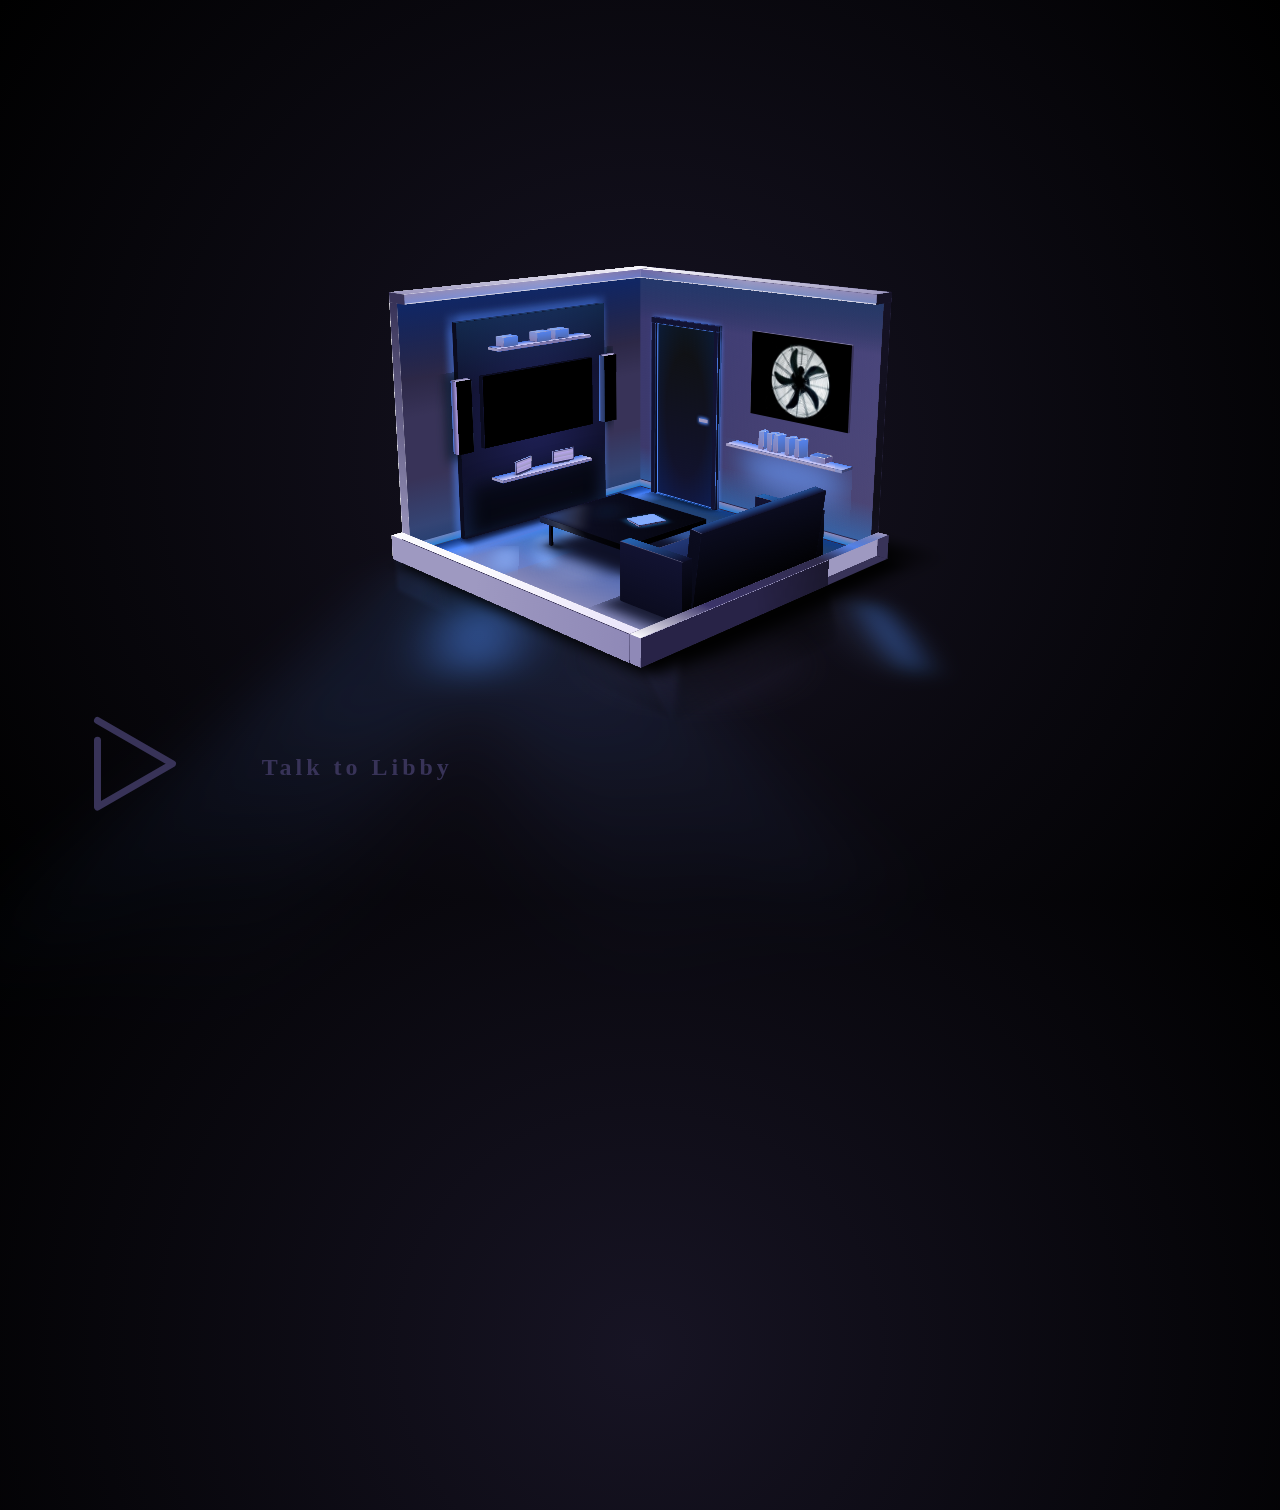
==== commit 2acf477c: "Se da formato a la estructura final" ====
--- a/templates/index.html
+++ b/templates/index.html
@@ -1,20 +1,3 @@
-<!-- <!DOCTYPE html>
-<html lang="en">
-<head>
-    <meta charset="UTF-8">
-    <meta name="viewport" content="width=device-width, initial-scale=1.0">
-    <title>Transcriber</title>
-    <script async src="https://code.jquery.com/jquery-3.6.0.min.js"></script>
-</head>
-<body>
-    <h1>Voice Transcriber</h1>
-    <button id="toggleButton">Start Libby</button>
-    <p id="respuesta">{{ respuestaLibby }}</p>
-
-    <script src="/static/scrpit.js"></script>
-</body>
-</html> -->
-
 <!DOCTYPE html>
 <html lang="en">
 <head>
@@ -27,349 +10,349 @@
 </head>
 
 <body>
-    <div class="house" id="h"> 
+    <div class="house" id="h">
         <div class="h-lights">
-          <div class="h-light"></div>
-          <div class="h-light"></div>
-          <div class="h-light"></div>
-          <div class="h-light"></div>
-          <div class="h-light"></div>
-          <div class="h-light"></div>
+            <div class="h-light"></div>
+            <div class="h-light"></div>
+            <div class="h-light"></div>
+            <div class="h-light"></div>
+            <div class="h-light"></div>
+            <div class="h-light"></div>
         </div>
         <div class="h-shadow"></div>
         <div class="alt">
-          <div class="alt__front face"> </div>
-          <div class="alt__back face"> </div>
-          <div class="alt__right face"> </div>
-          <div class="alt__left face"> </div>
-          <div class="alt__top face"> 
-            <div class="light"></div>
-            <div class="light"></div>
-            <div class="light"></div>
-            <div class="light"></div>
-            <div class="light"></div>
-            <div class="light"></div>
-            <div class="light"></div>
-            <div class="light"></div>
-            <div class="light"></div>
-          </div>
-          <div class="alt__bottom face"> </div>
+            <div class="alt__front face"> </div>
+            <div class="alt__back face"> </div>
+            <div class="alt__right face"> </div>
+            <div class="alt__left face"> </div>
+            <div class="alt__top face"> 
+                <div class="light"></div>
+                <div class="light"></div>
+                <div class="light"></div>
+                <div class="light"></div>
+                <div class="light"></div>
+                <div class="light"></div>
+                <div class="light"></div>
+                <div class="light"></div>
+                <div class="light"></div>
+            </div>
+            <div class="alt__bottom face"> </div>
         </div>
         <div class="alb">
-          <div class="alb__front face"> </div>
-          <div class="alb__back face"> </div>
-          <div class="alb__right face"> </div>
-          <div class="alb__left face"> </div>
-          <div class="alb__top face"> </div>
-          <div class="alb__bottom face"> </div>
+            <div class="alb__front face"> </div>
+            <div class="alb__back face"> </div>
+            <div class="alb__right face"> </div>
+            <div class="alb__left face"> </div>
+            <div class="alb__top face"> </div>
+            <div class="alb__bottom face"> </div>
         </div>
         <div class="arb">
-          <div class="arb__front face"> </div>
-          <div class="arb__back face"> </div>
-          <div class="arb__right face"> </div>
-          <div class="arb__left face"> </div>
-          <div class="arb__top face"> </div>
-          <div class="arb__bottom face"> </div>
+            <div class="arb__front face"> </div>
+            <div class="arb__back face"> </div>
+            <div class="arb__right face"> </div>
+            <div class="arb__left face"> </div>
+            <div class="arb__top face"> </div>
+            <div class="arb__bottom face"> </div>
         </div>
         <div class="blt">
-          <div class="blt__front face"> </div>
-          <div class="blt__back face"> </div>
-          <div class="blt__right face"> </div>
-          <div class="blt__left face"> </div>
-          <div class="blt__top face"> </div>
-          <div class="blt__bottom face"> </div>
+            <div class="blt__front face"> </div>
+            <div class="blt__back face"> </div>
+            <div class="blt__right face"> </div>
+            <div class="blt__left face"> </div>
+            <div class="blt__top face"> </div>
+            <div class="blt__bottom face"> </div>
         </div>
         <div class="blt2">
-          <div class="blt2__front face"> </div>
-          <div class="blt2__back face"> </div>
-          <div class="blt2__right face"> </div>
-          <div class="blt2__left face"> </div>
-          <div class="blt2__top face"> </div>
-          <div class="blt2__bottom face"> </div>
+            <div class="blt2__front face"> </div>
+            <div class="blt2__back face"> </div>
+            <div class="blt2__right face"> </div>
+            <div class="blt2__left face"> </div>
+            <div class="blt2__top face"> </div>
+            <div class="blt2__bottom face"> </div>
         </div>
         <div class="blb">
-          <div class="blb__front face"> </div>
-          <div class="blb__back face"> </div>
-          <div class="blb__right face"> </div>
-          <div class="blb__left face"> </div>
-          <div class="blb__top face"> </div>
-          <div class="blb__bottom face"> </div>
+            <div class="blb__front face"> </div>
+            <div class="blb__back face"> </div>
+            <div class="blb__right face"> </div>
+            <div class="blb__left face"> </div>
+            <div class="blb__top face"> </div>
+            <div class="blb__bottom face"> </div>
         </div>
         <div class="blb2">
-          <div class="blb2__front face"> </div>
-          <div class="blb2__back face"> </div>
-          <div class="blb2__right face"> </div>
-          <div class="blb2__left face"> </div>
-          <div class="blb2__top face"> </div>
-          <div class="blb2__bottom face"> </div>
+            <div class="blb2__front face"> </div>
+            <div class="blb2__back face"> </div>
+            <div class="blb2__right face"> </div>
+            <div class="blb2__left face"> </div>
+            <div class="blb2__top face"> </div>
+            <div class="blb2__bottom face"> </div>
         </div>
         <div class="puerta-c">
-          <div class="puerta">
-            <div class="puerta__front face"> </div>
-            <div class="puerta__back face"> </div>
-            <div class="puerta__right face"> </div>
-            <div class="puerta__left face"> </div>
-            <div class="puerta__top face"> </div>
-            <div class="puerta__bottom face"> </div>
-          </div>
-          <div class="puerta-l">
-            <div class="puerta-l__front face"> </div>
-            <div class="puerta-l__back face"> </div>
-            <div class="puerta-l__right face"> </div>
-            <div class="puerta-l__left face"> </div>
-            <div class="puerta-l__top face"> </div>
-            <div class="puerta-l__bottom face"> </div>
-          </div>
-          <div class="puerta-r">
-            <div class="puerta-r__front face"> </div>
-            <div class="puerta-r__back face"> </div>
-            <div class="puerta-r__right face"> </div>
-            <div class="puerta-r__left face"> </div>
-            <div class="puerta-r__top face"> </div>
-            <div class="puerta-r__bottom face"> </div>
-          </div>
-          <div class="puerta-t">
-            <div class="puerta-t__front face"> </div>
-            <div class="puerta-t__back face"> </div>
-            <div class="puerta-t__right face"> </div>
-            <div class="puerta-t__left face"> </div>
-            <div class="puerta-t__top face"> </div>
-            <div class="puerta-t__bottom face"> </div>
-          </div>
+            <div class="puerta">
+                <div class="puerta__front face"> </div>
+                <div class="puerta__back face"> </div>
+                <div class="puerta__right face"> </div>
+                <div class="puerta__left face"> </div>
+                <div class="puerta__top face"> </div>
+                <div class="puerta__bottom face"> </div>
+            </div>
+            <div class="puerta-l">
+                <div class="puerta-l__front face"> </div>
+                <div class="puerta-l__back face"> </div>
+                <div class="puerta-l__right face"> </div>
+                <div class="puerta-l__left face"> </div>
+                <div class="puerta-l__top face"> </div>
+                <div class="puerta-l__bottom face"> </div>
+            </div>
+            <div class="puerta-r">
+                <div class="puerta-r__front face"> </div>
+                <div class="puerta-r__back face"> </div>
+                <div class="puerta-r__right face"> </div>
+                <div class="puerta-r__left face"> </div>
+                <div class="puerta-r__top face"> </div>
+                <div class="puerta-r__bottom face"> </div>
+            </div>
+            <div class="puerta-t">
+                <div class="puerta-t__front face"> </div>
+                <div class="puerta-t__back face"> </div>
+                <div class="puerta-t__right face"> </div>
+                <div class="puerta-t__left face"> </div>
+                <div class="puerta-t__top face"> </div>
+                <div class="puerta-t__bottom face"> </div>
+            </div>
         </div>
         <div class="cuadro-l">
-          <div class="cuadro-l__front face" id="fan_gif"> </div>
-          <div class="cuadro-l__back face"> </div>
-          <div class="cuadro-l__right face"> </div>
-          <div class="cuadro-l__left face"> </div>
-          <div class="cuadro-l__top face"> </div>
-          <div class="cuadro-l__bottom face"> </div>
+            <div class="cuadro-l__front face" id="fan_gif"> </div>
+            <div class="cuadro-l__back face"> </div>
+            <div class="cuadro-l__right face"> </div>
+            <div class="cuadro-l__left face"> </div>
+            <div class="cuadro-l__top face"> </div>
+            <div class="cuadro-l__bottom face"> </div>
         </div>
         <div class="librero">
-          <div class="librero__front face"> </div>
-          <div class="librero__back face"> </div>
-          <div class="librero__right face"> </div>
-          <div class="librero__left face"> </div>
-          <div class="librero__top face"> </div>
-          <div class="librero__bottom face">    </div>
+            <div class="librero__front face"> </div>
+            <div class="librero__back face"> </div>
+            <div class="librero__right face"> </div>
+            <div class="librero__left face"> </div>
+            <div class="librero__top face"> </div>
+            <div class="librero__bottom face"> </div>
         </div>
         <div class="libros"> 
-          <div class="libro">
-            <div class="libro__front face"> </div>
-            <div class="libro__back face"> </div>
-            <div class="libro__right face"> </div>
-            <div class="libro__left face"> </div>
-            <div class="libro__top face"> </div>
-            <div class="libro__bottom face"> </div>
-          </div>
-          <div class="libro">
-            <div class="libro__front face"> </div>
-            <div class="libro__back face"> </div>
-            <div class="libro__right face"> </div>
-            <div class="libro__left face"> </div>
-            <div class="libro__top face"> </div>
-            <div class="libro__bottom face"> </div>
-          </div>
-          <div class="libro">
-            <div class="libro__front face"> </div>
-            <div class="libro__back face"> </div>
-            <div class="libro__right face"> </div>
-            <div class="libro__left face"> </div>
-            <div class="libro__top face"> </div>
-            <div class="libro__bottom face"> </div>
-          </div>
-          <div class="libro">
-            <div class="libro__front face"> </div>
-            <div class="libro__back face"> </div>
-            <div class="libro__right face"> </div>
-            <div class="libro__left face"> </div>
-            <div class="libro__top face"> </div>
-            <div class="libro__bottom face"> </div>
-          </div>
-          <div class="libro">
-            <div class="libro__front face"> </div>
-            <div class="libro__back face"> </div>
-            <div class="libro__right face"> </div>
-            <div class="libro__left face"> </div>
-            <div class="libro__top face"> </div>
-            <div class="libro__bottom face"> </div>
-          </div>
-          <div class="libro">
-            <div class="libro__front face"> </div>
-            <div class="libro__back face"> </div>
-            <div class="libro__right face"> </div>
-            <div class="libro__left face"> </div>
-            <div class="libro__top face"> </div>
-            <div class="libro__bottom face"> </div>
-          </div>
+            <div class="libro">
+                <div class="libro__front face"> </div>
+                <div class="libro__back face"> </div>
+                <div class="libro__right face"> </div>
+                <div class="libro__left face"> </div>
+                <div class="libro__top face"> </div>
+                <div class="libro__bottom face"> </div>
+            </div>
+            <div class="libro">
+                <div class="libro__front face"> </div>
+                <div class="libro__back face"> </div>
+                <div class="libro__right face"> </div>
+                <div class="libro__left face"> </div>
+                <div class="libro__top face"> </div>
+                <div class="libro__bottom face"> </div>
+            </div>
+            <div class="libro">
+                <div class="libro__front face"> </div>
+                <div class="libro__back face"> </div>
+                <div class="libro__right face"> </div>
+                <div class="libro__left face"> </div>
+                <div class="libro__top face"> </div>
+                <div class="libro__bottom face"> </div>
+            </div>
+            <div class="libro">
+                <div class="libro__front face"> </div>
+                <div class="libro__back face"> </div>
+                <div class="libro__right face"> </div>
+                <div class="libro__left face"> </div>
+                <div class="libro__top face"> </div>
+                <div class="libro__bottom face"> </div>
+            </div>
+            <div class="libro">
+                <div class="libro__front face"> </div>
+                <div class="libro__back face"> </div>
+                <div class="libro__right face"> </div>
+                <div class="libro__left face"> </div>
+                <div class="libro__top face"> </div>
+                <div class="libro__bottom face"> </div>
+            </div>
+            <div class="libro">
+                <div class="libro__front face"> </div>
+                <div class="libro__back face"> </div>
+                <div class="libro__right face"> </div>
+                <div class="libro__left face"> </div>
+                <div class="libro__top face"> </div>
+                <div class="libro__bottom face"> </div>
+            </div>
         </div>
         <div class="fotos"> 
-          <div class="foto">
-            <div class="foto__front face"> </div>
-            <div class="foto__back face"> </div>
-            <div class="foto__right face"> </div>
-            <div class="foto__left face"> </div>
-            <div class="foto__top face"> </div>
-            <div class="foto__bottom face"> </div>
-          </div>
-          <div class="foto">
-            <div class="foto__front face"> </div>
-            <div class="foto__back face"> </div>
-            <div class="foto__right face"> </div>
-            <div class="foto__left face"> </div>
-            <div class="foto__top face"> </div>
-            <div class="foto__bottom face"> </div>
-          </div>
+            <div class="foto">
+                <div class="foto__front face"> </div>
+                <div class="foto__back face"> </div>
+                <div class="foto__right face"> </div>
+                <div class="foto__left face"> </div>
+                <div class="foto__top face"> </div>
+                <div class="foto__bottom face"> </div>
+            </div>
+            <div class="foto">
+                <div class="foto__front face"> </div>
+                <div class="foto__back face"> </div>
+                <div class="foto__right face"> </div>
+                <div class="foto__left face"> </div>
+                <div class="foto__top face"> </div>
+                <div class="foto__bottom face"> </div>
+            </div>
         </div>
         <div class="cajas"> 
-          <div class="caja">
-            <div class="caja__front face"> </div>
-            <div class="caja__back face"> </div>
-            <div class="caja__right face"> </div>
-            <div class="caja__left face"> </div>
-            <div class="caja__top face"> </div>
-            <div class="caja__bottom face"> </div>
-          </div>
-          <div class="caja">
-            <div class="caja__front face"> </div>
-            <div class="caja__back face"> </div>
-            <div class="caja__right face"> </div>
-            <div class="caja__left face"> </div>
-            <div class="caja__top face"> </div>
-            <div class="caja__bottom face"> </div>
-          </div>
-          <div class="caja">
-            <div class="caja__front face"> </div>
-            <div class="caja__back face"> </div>
-            <div class="caja__right face"> </div>
-            <div class="caja__left face"> </div>
-            <div class="caja__top face"> </div>
-            <div class="caja__bottom face"> </div>
-          </div>
+            <div class="caja">
+                <div class="caja__front face"> </div>
+                <div class="caja__back face"> </div>
+                <div class="caja__right face"> </div>
+                <div class="caja__left face"> </div>
+                <div class="caja__top face"> </div>
+                <div class="caja__bottom face"> </div>
+            </div>
+            <div class="caja">
+                <div class="caja__front face"> </div>
+                <div class="caja__back face"> </div>
+                <div class="caja__right face"> </div>
+                <div class="caja__left face"> </div>
+                <div class="caja__top face"> </div>
+                <div class="caja__bottom face"> </div>
+            </div>
+            <div class="caja">
+                <div class="caja__front face"> </div>
+                <div class="caja__back face"> </div>
+                <div class="caja__right face"> </div>
+                <div class="caja__left face"> </div>
+                <div class="caja__top face"> </div>
+                <div class="caja__bottom face"> </div>
+            </div>
         </div>
         <div class="tv">
-          <div class="tv__front face"> </div>
-          <div class="tv__back face"> </div>
-          <div class="tv__right face"> </div>
-          <div class="tv__left face"> </div>
-          <div class="tv__top face"> </div>
-          <div class="tv__bottom face"> </div>
+            <div class="tv__front face"> </div>
+            <div class="tv__back face"> </div>
+            <div class="tv__right face"> </div>
+            <div class="tv__left face"> </div>
+            <div class="tv__top face"> </div>
+            <div class="tv__bottom face"> </div>
         </div>
         <div class="repisa-t">
-          <div class="repisa-t__front face"> </div>
-          <div class="repisa-t__back face"> </div>
-          <div class="repisa-t__right face"> </div>
-          <div class="repisa-t__left face"> </div>
-          <div class="repisa-t__top face"> </div>
-          <div class="repisa-t__bottom face"> </div>
+            <div class="repisa-t__front face"> </div>
+            <div class="repisa-t__back face"> </div>
+            <div class="repisa-t__right face"> </div>
+            <div class="repisa-t__left face"> </div>
+            <div class="repisa-t__top face"> </div>
+            <div class="repisa-t__bottom face"> </div>
         </div>
         <div class="repisa-b">
-          <div class="repisa-b__front face"> </div>
-          <div class="repisa-b__back face"> </div>
-          <div class="repisa-b__right face"> </div>
-          <div class="repisa-b__left face"> </div>
-          <div class="repisa-b__top face"> </div>
-          <div class="repisa-b__bottom face"> </div>
+            <div class="repisa-b__front face"> </div>
+            <div class="repisa-b__back face"> </div>
+            <div class="repisa-b__right face"> </div>
+            <div class="repisa-b__left face"> </div>
+            <div class="repisa-b__top face"> </div>
+            <div class="repisa-b__bottom face"> </div>
         </div>
         <div class="bocina-l">
-          <div class="bocina-l__front face"> </div>
-          <div class="bocina-l__back face"> </div>
-          <div class="bocina-l__right face"> </div>
-          <div class="bocina-l__left face"> </div>
-          <div class="bocina-l__top face"> </div>
-          <div class="bocina-l__bottom face"> </div>
+            <div class="bocina-l__front face"> </div>
+            <div class="bocina-l__back face"> </div>
+            <div class="bocina-l__right face"> </div>
+            <div class="bocina-l__left face"> </div>
+            <div class="bocina-l__top face"> </div>
+            <div class="bocina-l__bottom face"> </div>
         </div>
         <div class="bocina-r">
-          <div class="bocina-r__front face"> </div>
-          <div class="bocina-r__back face"> </div>
-          <div class="bocina-r__right face"> </div>
-          <div class="bocina-r__left face"> </div>
-          <div class="bocina-r__top face"> </div>
-          <div class="bocina-r__bottom face"> </div>
+            <div class="bocina-r__front face"> </div>
+            <div class="bocina-r__back face"> </div>
+            <div class="bocina-r__right face"> </div>
+            <div class="bocina-r__left face"> </div>
+            <div class="bocina-r__top face"> </div>
+            <div class="bocina-r__bottom face"> </div>
         </div>
         <div class="muro">
-          <div class="muro__front face"> </div>
-          <div class="muro__back face"> </div>
-          <div class="muro__right face"> </div>
-          <div class="muro__left face"> </div>
-          <div class="muro__top face"> </div>
-          <div class="muro__bottom face"> </div>
+            <div class="muro__front face"> </div>
+            <div class="muro__back face"> </div>
+            <div class="muro__right face"> </div>
+            <div class="muro__left face"> </div>
+            <div class="muro__top face"> </div>
+            <div class="muro__bottom face"> </div>
         </div>
         <div class="sillon-c">
-          <div class="sillon-b">
-            <div class="sillon-b__front face"> </div>
-            <div class="sillon-b__back face"> </div>
-            <div class="sillon-b__right face"> </div>
-            <div class="sillon-b__left face"> </div>
-            <div class="sillon-b__top face"> </div>
-            <div class="sillon-b__bottom face"> </div>
-          </div>
-          <div class="sillon-t">
-            <div class="sillon-t__front face"> </div>
-            <div class="sillon-t__back face"> </div>
-            <div class="sillon-t__right face"> </div>
-            <div class="sillon-t__left face"> </div>
-            <div class="sillon-t__top face"> </div>
-            <div class="sillon-t__bottom face"> </div>
-          </div>
-          <div class="sillon-l">
-            <div class="sillon-l__front face"> </div>
-            <div class="sillon-l__back face"> </div>
-            <div class="sillon-l__right face"> </div>
-            <div class="sillon-l__left face"> </div>
-            <div class="sillon-l__top face"> </div>
-            <div class="sillon-l__bottom face"> </div>
-          </div>
-          <div class="sillon-r">
-            <div class="sillon-r__front face"> </div>
-            <div class="sillon-r__back face"> </div>
-            <div class="sillon-r__right face"> </div>
-            <div class="sillon-r__left face"> </div>
-            <div class="sillon-r__top face"> </div>
-            <div class="sillon-r__bottom face"> </div>
-          </div>
+            <div class="sillon-b">
+                <div class="sillon-b__front face"> </div>
+                <div class="sillon-b__back face"> </div>
+                <div class="sillon-b__right face"> </div>
+                <div class="sillon-b__left face"> </div>
+                <div class="sillon-b__top face"> </div>
+                <div class="sillon-b__bottom face"> </div>
+            </div>
+            <div class="sillon-t">
+                <div class="sillon-t__front face"> </div>
+                <div class="sillon-t__back face"> </div>
+                <div class="sillon-t__right face"> </div>
+                <div class="sillon-t__left face"> </div>
+                <div class="sillon-t__top face"> </div>
+                <div class="sillon-t__bottom face"> </div>
+            </div>
+            <div class="sillon-l">
+                <div class="sillon-l__front face"> </div>
+                <div class="sillon-l__back face"> </div>
+                <div class="sillon-l__right face"> </div>
+                <div class="sillon-l__left face"> </div>
+                <div class="sillon-l__top face"> </div>
+                <div class="sillon-l__bottom face"> </div>
+            </div>
+            <div class="sillon-r">
+                <div class="sillon-r__front face"> </div>
+                <div class="sillon-r__back face"> </div>
+                <div class="sillon-r__right face"> </div>
+                <div class="sillon-r__left face"> </div>
+                <div class="sillon-r__top face"> </div>
+                <div class="sillon-r__bottom face"> </div>
+            </div>
         </div>
         <div class="mesa-c">
-          <div class="mesa">
-            <div class="mesa__front face"> </div>
-            <div class="mesa__back face"> </div>
-            <div class="mesa__right face"> </div>
-            <div class="mesa__left face"> </div>
-            <div class="mesa__top face"> </div>
-            <div class="mesa__bottom face"> </div>
-          </div>
-          <div class="mesa-p">
-            <div class="mesa-p__front face"> </div>
-            <div class="mesa-p__back face"> </div>
-            <div class="mesa-p__right face"> </div>
-            <div class="mesa-p__left face"> </div>
-            <div class="mesa-p__top face"> </div>
-            <div class="mesa-p__bottom face"> </div>
-          </div>
-          <div class="mesa-p">
-            <div class="mesa-p__front face"> </div>
-            <div class="mesa-p__back face"> </div>
-            <div class="mesa-p__right face"> </div>
-            <div class="mesa-p__left face"> </div>
-            <div class="mesa-p__top face"> </div>
-            <div class="mesa-p__bottom face"> </div>
-        </div>
-        <div class="mesa-p">
-            <div class="mesa-p__front face"> </div>
-            <div class="mesa-p__back face"> </div>
-            <div class="mesa-p__right face"> </div>
-            <div class="mesa-p__left face"> </div>
-            <div class="mesa-p__top face"> </div>
-            <div class="mesa-p__bottom face"> </div>
-        </div>
-        <div class="mesa-p">
-            <div class="mesa-p__front face"> </div>
-            <div class="mesa-p__back face"> </div>
-            <div class="mesa-p__right face"> </div>
-            <div class="mesa-p__left face"> </div>
-            <div class="mesa-p__top face"> </div>
-            <div class="mesa-p__bottom face"> </div>
-            </div>
+            <div class="mesa">
+                <div class="mesa__front face"> </div>
+                <div class="mesa__back face"> </div>
+                <div class="mesa__right face"> </div>
+                <div class="mesa__left face"> </div>
+                <div class="mesa__top face"> </div>
+                <div class="mesa__bottom face"> </div>
+            </div>
+            <div class="mesa-p">
+                <div class="mesa-p__front face"> </div>
+                <div class="mesa-p__back face"> </div>
+                <div class="mesa-p__right face"> </div>
+                <div class="mesa-p__left face"> </div>
+                <div class="mesa-p__top face"> </div>
+                <div class="mesa-p__bottom face"> </div>
+            </div>
+            <div class="mesa-p">
+                <div class="mesa-p__front face"> </div>
+                <div class="mesa-p__back face"> </div>
+                <div class="mesa-p__right face"> </div>
+                <div class="mesa-p__left face"> </div>
+                <div class="mesa-p__top face"> </div>
+                <div class="mesa-p__bottom face"> </div>
+            </div>
+            <div class="mesa-p">
+                <div class="mesa-p__front face"> </div>
+                <div class="mesa-p__back face"> </div>
+                <div class="mesa-p__right face"> </div>
+                <div class="mesa-p__left face"> </div>
+                <div class="mesa-p__top face"> </div>
+                <div class="mesa-p__bottom face"> </div>
+            </div>
+            <div class="mesa-p">
+                <div class="mesa-p__front face"> </div>
+                <div class="mesa-p__back face"> </div>
+                <div class="mesa-p__right face"> </div>
+                <div class="mesa-p__left face"> </div>
+                <div class="mesa-p__top face"> </div>
+                <div class="mesa-p__bottom face"> </div>
+                </div>
             <div class="mesa-shadow"></div>
         </div>
         <div class="tablet">
@@ -378,7 +361,7 @@
             <div class="tablet__right face"> </div>
             <div class="tablet__left face"> </div>
             <div class="tablet__top face"> </div>
-            <div class="tablet__bottom face">    </div>
+            <div class="tablet__bottom face"> </div>
         </div>
     </div>
 
--- a/static/style.css
+++ b/static/style.css
@@ -0,0 +1,2429 @@
+*, *::after, *::before {
+    margin: 0;
+    padding: 0;
+    box-sizing: border-box;
+    user-select: none;
+    transform-style: preserve-3d;
+    -webkit-tap-highlight-color: transparent;
+}
+/* Generic */
+body {
+    display: flex;
+    justify-content: center;
+    align-items: center;
+    width: 100%;
+    height: 100vh;
+    overflow: hidden;
+    cursor: pointer;
+    background-image: radial-gradient(circle, #171424, #000);
+}
+
+.face {
+    position: absolute;
+}
+/***************/
+.house {
+    position: absolute;
+    width: 28vw;
+    height: 28vw;
+    transform: perspective(90vw) rotateX(75deg) rotateZ(45deg) translateZ(-9vw);
+}
+.h-shadow {
+    position: absolute;
+    top: 0;
+    left: 0;
+    width: 100%;
+    height: 100%;
+    box-shadow: 1.5vw -3vw 3vw #000, 1.5vw 0.5vw 1.5vw #000;
+}
+.h-lights {
+    position: absolute;
+    top: 50%;
+    left: 50%;
+    transform: translateX(-50%) translateY(-50%);
+    width: 45vw;
+    height: 45vw;
+}
+.h-light {
+    position: absolute;
+}
+.h-light:nth-of-type(1) {
+    bottom: 5vw;
+    right: 0;
+    width: 14vw;
+    height: 14vw;
+    border-radius: 50%;
+    background-image: radial-gradient(#1b182a, transparent);
+    filter: blur(1vw);
+}
+.h-light:nth-of-type(2) {
+    bottom: 18vw;
+    right: -1vw;
+    width: 2vw;
+    height: 12vw;
+    border-radius: 50%;
+    transform: rotateZ(-50deg);
+    background-image: radial-gradient(rgba(81, 137, 251, .45) 50%, rgba(40, 125, 210, .45), transparent);
+    box-shadow: -1vw -1vw 2vw 1vw rgba(131, 171, 252, .1);
+    filter: blur(1vw);
+}
+.h-light:nth-of-type(3) {
+    bottom: -2vw;
+    right: 17vw;
+    width: 5vw;
+    height: 12vw;
+    border-radius: 50%;
+    transform: rotateZ(-50deg);
+    background-image: radial-gradient(rgba(81, 137, 251, .5) 50%, rgba(40, 125, 210, .5), transparent);
+    filter: blur(2vw);
+}
+.h-light:nth-of-type(3)::before, .h-light:nth-of-type(3)::after {
+    content: '';
+    position: absolute;
+    width: 200%;
+    top: -6vw;
+    height: 400%;
+    background-image: linear-gradient(to bottom, rgba(40, 125, 210, .1), rgba(81, 137, 251, .1), transparent);
+    border-top-left-radius: 10vw;
+    border-top-right-radius: 10vw;
+    filter: blur(1.5vw);
+}
+.h-light:nth-of-type(3)::before {
+    right: -50%;
+    transform-origin: top right;
+    transform: rotateZ(15deg);
+    box-shadow: -2vw -2vw 0 rgba(81, 137, 251, .075);
+}
+.h-light:nth-of-type(3)::after {
+    left: -50%;
+    transform-origin: top left;
+    transform: rotateZ(-15deg);
+    box-shadow: 2vw -2vw 0 rgba(81, 137, 251, .075);
+}
+.h-light:nth-of-type(4) {
+    bottom: 5vw;
+    left: 8vw;
+    width: 28vw;
+    height: 4vw;
+    transform-origin: top left;
+    transform: skewX(58deg);
+    background-image: linear-gradient(to right, rgba(81, 137, 251, .075) 10%, transparent 25%, transparent, rgba(0, 0, 0, .15));
+    filter: blur(0.25vw);
+}
+.h-light:nth-of-type(6) {
+    bottom: 14vw;
+    right: 2vw;
+    width: 8vw;
+    height: 16vw;
+    transform-origin: bottom left;
+    transform: skewY(49deg);
+    background-image: linear-gradient(to left, rgba(0, 0, 0, .1), rgba(0, 0, 0, .7));
+    filter: blur(0.35vw);
+}
+/***************/
+/***************/
+.alt {
+    position: absolute;
+    left: 0;
+    top: 0;
+    width: 27vw;
+    height: 27vw;
+}
+.alt__front {
+    width: 27vw;
+    height: 0.5vw;
+    transform-origin: bottom left;
+    transform: rotateX(-90deg) translateZ(26.5vw);
+}
+.alt__back {
+    width: 27vw;
+    height: 0.5vw;
+    transform-origin: top left;
+    transform: rotateX(-90deg) rotateY(180deg) translateX(-27vw) translateY(-0.5vw);
+}
+.alt__right {
+    width: 27vw;
+    height: 0.5vw;
+    transform-origin: top left;
+    transform: rotateY(90deg) rotateZ(-90deg) translateZ(27vw) translateX(-27vw) translateY(-0.5vw);
+}
+.alt__left {
+    width: 27vw;
+    height: 0.5vw;
+    transform-origin: top left;
+    transform: rotateY(-90deg) rotateZ(90deg) translateY(-0.5vw);
+}
+.alt__top {
+    width: 27vw;
+    height: 27vw;
+    transform-origin: top left;
+    transform: translateZ(0.5vw);
+}
+.alt__bottom {
+    width: 27vw;
+    height: 27vw;
+    transform-origin: top left;
+    transform: rotateY(180deg) translateX(-27vw);
+}
+.alt__front {
+    background-color: #9e99c1;
+}
+.alt__back {
+    background-color: #383358;
+}
+.alt__right {
+    background-color: #383358;
+}
+.alt__left {
+    background-color: #fbfafe;
+}
+.alt__top {
+    background-image: linear-gradient(to bottom, #0b0c1f, #383358, #9e99c1);
+}
+.alt__top .light:nth-of-type(1) {
+    position: absolute;
+    height: 100%;
+    width: 100%;
+    background-image: linear-gradient(to bottom, rgba(20, 61, 103, .75), rgba(81, 137, 251, .75), transparent);
+}
+.alt__top .light:nth-of-type(2) {
+    position: absolute;
+    left: 4vw;
+    height: 100%;
+    width: 6vw;
+    background-image: linear-gradient(to bottom, transparent 20%, rgba(40, 125, 210, .75), rgba(81, 137, 251, .25) 80%);
+    filter: blur(0.1vw);
+}
+.alt__top .light:nth-of-type(3) {
+    position: absolute;
+    bottom: 10vw;
+    left: 5vw;
+    width: 6vw;
+    height: 3vw;
+    border-radius: 50%;
+    transform: rotateZ(42deg);
+    background-image: radial-gradient(rgba(131, 171, 252, .75) 50%, rgba(32, 99, 167, .75));
+    filter: blur(0.55vw);
+}
+.alt__top .light:nth-of-type(4) {
+    position: absolute;
+    bottom: 7vw;
+    left: 4vw;
+    width: 8.5vw;
+    height: 2vw;
+    border-radius: 50%;
+    transform: rotateZ(40deg);
+    background-image: radial-gradient(rgba(131, 171, 252, .75) 50%, rgba(32, 99, 167, .75));
+    filter: blur(0.55vw);
+}
+.alt__top .light:nth-of-type(5) {
+    position: absolute;
+    bottom: 3.5vw;
+    left: 4.5vw;
+    width: 6vw;
+    height: 2vw;
+    border-radius: 50%;
+    transform: rotateZ(40deg);
+    background-image: radial-gradient(rgba(141, 178, 252, .75) 50%, rgba(32, 99, 167, .75));
+    filter: blur(0.75vw);
+}
+.alt__top .light:nth-of-type(6) {
+    position: absolute;
+    bottom: 3vw;
+    left: 0.5vw;
+    width: 4vw;
+    height: 2vw;
+    border-radius: 50%;
+    transform: rotateZ(40deg);
+    background-image: radial-gradient(rgba(141, 178, 252, .75) 50%, rgba(32, 99, 167, .75));
+    filter: blur(0.35vw);
+}
+.alt__top .light:nth-of-type(7) {
+    position: absolute;
+    bottom: 0;
+    left: 0;
+    width: 100%;
+    height: 100%;
+    background-image: linear-gradient(to right, #000, #5189fb 10%, transparent 20%);
+}
+.alt__top .light:nth-of-type(7)::before {
+    content: '';
+    position: absolute;
+    width: 20%;
+    height: 100%;
+    background-image: linear-gradient(to right, rgba(5, 70, 199, .6), transparent 60%);
+}
+.alt__top .light:nth-of-type(7)::after {
+    content: '';
+    position: absolute;
+    width: 100%;
+    height: 20%;
+    background-image: linear-gradient(to bottom, rgba(6, 78, 224, .5), transparent 60%);
+}
+.alt__top .light:nth-of-type(8) {
+    position: absolute;
+    bottom: 5vw;
+    left: 10vw;
+    width: 6vw;
+    height: 4vw;
+    border-radius: 50%;
+    transform: rotateZ(40deg);
+    background-image: radial-gradient(rgba(255, 255, 255, .1) 50%, rgba(128, 121, 174, .1));
+    filter: blur(0.8vw);
+}
+.alt__bottom {
+    background-color: #383358;
+}
+.alb {
+    position: absolute;
+    left: 0;
+    bottom: 0;
+    width: 27vw;
+    height: 1vw;
+}
+.alb__front {
+    width: 27vw;
+    height: 2vw;
+    transform-origin: bottom left;
+    transform: rotateX(-90deg) translateZ(-1vw);
+}
+.alb__back {
+    width: 27vw;
+    height: 2vw;
+    transform-origin: top left;
+    transform: rotateX(-90deg) rotateY(180deg) translateX(-27vw) translateY(-2vw);
+}
+.alb__right {
+    width: 1vw;
+    height: 2vw;
+    transform-origin: top left;
+    transform: rotateY(90deg) rotateZ(-90deg) translateZ(27vw) translateX(-1vw) translateY(-2vw);
+}
+.alb__left {
+    width: 1vw;
+    height: 2vw;
+    transform-origin: top left;
+    transform: rotateY(-90deg) rotateZ(90deg) translateY(-2vw);
+}
+.alb__top {
+    width: 27vw;
+    height: 1vw;
+    transform-origin: top left;
+    transform: translateZ(2vw);
+}
+.alb__bottom {
+    width: 27vw;
+    height: 1vw;
+    transform-origin: top left;
+    transform: rotateY(180deg) translateX(-27vw);
+}
+.alb__front {
+    background-image: linear-gradient(to right, #9e99c1 40%, #8f89b7);
+}
+.alb__back {
+    background-color: #383358;
+}
+.alb__right {
+    background-color: #383358;
+}
+.alb__left {
+    background-color: #fbfafe;
+}
+.alb__top {
+    background-image: linear-gradient(to right, #fbfafe 40%, #eae5fa);
+}
+.alb__bottom {
+    background-color: #383358;
+}
+.arb {
+    position: absolute;
+    right: 0;
+    bottom: 0;
+    width: 1vw;
+    height: 28vw;
+}
+.arb__front {
+    width: 1vw;
+    height: 2vw;
+    transform-origin: bottom left;
+    transform: rotateX(-90deg) translateZ(26vw);
+}
+.arb__back {
+    width: 1vw;
+    height: 2vw;
+    transform-origin: top left;
+    transform: rotateX(-90deg) rotateY(180deg) translateX(-1vw) translateY(-2vw);
+}
+.arb__right {
+    width: 28vw;
+    height: 2vw;
+    transform-origin: top left;
+    transform: rotateY(90deg) rotateZ(-90deg) translateZ(1vw) translateX(-28vw) translateY(-2vw);
+}
+.arb__left {
+    width: 28vw;
+    height: 2vw;
+    transform-origin: top left;
+    transform: rotateY(-90deg) rotateZ(90deg) translateY(-2vw);
+}
+.arb__top {
+    width: 1vw;
+    height: 28vw;
+    transform-origin: top left;
+    transform: translateZ(2vw);
+}
+.arb__bottom {
+    width: 1vw;
+    height: 28vw;
+    transform-origin: top left;
+    transform: rotateY(180deg) translateX(-1vw);
+}
+.arb__front {
+    background-color: #8f89b7;
+}
+.arb__back {
+    background-color: #383358;
+}
+.arb__right {
+    background-image: linear-gradient(to right, #282347 40%, #0f0e17);
+}
+.arb__left {
+    background-color: #9e99c1;
+}
+.arb__top {
+    background-image: linear-gradient(to top, #fbfafe, #3b3469 25%, #2e2a48 75%, #9e99c1);
+}
+.arb__top::before {
+    content: '';
+    position: absolute;
+    width: 100%;
+    height: 30%;
+    top: 0;
+    background-image: linear-gradient(to bottom, transparent, rgba(81, 137, 251, .85), transparent);
+}
+.arb__bottom {
+    background-color: #383358;
+}
+/***************/
+/***************/
+.blt {
+    position: absolute;
+    left: 0;
+    top: 0;
+    width: 1vw;
+    height: 27vw;
+    transform: translateZ(0.5vw);
+}
+.blt__front {
+    width: 1vw;
+    height: 20vw;
+    transform-origin: bottom left;
+    transform: rotateX(-90deg) translateZ(7vw);
+}
+.blt__back {
+    width: 1vw;
+    height: 20vw;
+    transform-origin: top left;
+    transform: rotateX(-90deg) rotateY(180deg) translateX(-1vw) translateY(-20vw);
+}
+.blt__right {
+    width: 27vw;
+    height: 20vw;
+    transform-origin: top left;
+    transform: rotateY(90deg) rotateZ(-90deg) translateZ(1vw) translateX(-27vw) translateY(-20vw);
+}
+.blt__left {
+    width: 27vw;
+    height: 20vw;
+    transform-origin: top left;
+    transform: rotateY(-90deg) rotateZ(90deg) translateY(-20vw);
+}
+.blt__top {
+    width: 1vw;
+    height: 27vw;
+    transform-origin: top left;
+    transform: translateZ(20vw);
+}
+.blt__bottom {
+    width: 1vw;
+    height: 27vw;
+    transform-origin: top left;
+    transform: rotateY(180deg) translateX(-1vw);
+}
+.blt__front {
+    background-image: linear-gradient(to bottom, #383358, #9e99c1);
+}
+.blt__back {
+    background-color: #383358;
+}
+.blt__right {
+    background-image: linear-gradient(to bottom, #151225, #383358, #383358 90%, #242040);
+}
+.blt__right::before {
+    content: '';
+    position: absolute;
+    bottom: 0;
+    width: 100%;
+    height: 0.75vw;
+    background-image: linear-gradient(to bottom, #8f89b7, #287dd2);
+    border-top: 0.1vw solid #282347;
+    border-bottom: 0.1vw solid #282347;
+}
+.blt__right::after {
+    content: '';
+    position: absolute;
+    width: 100%;
+    height: 100%;
+    background-image: linear-gradient(to bottom, rgba(6, 78, 224, .35), transparent 30%, transparent 70%, rgba(40, 125, 210, .35));
+}
+.blt__left {
+    background-color: #fbfafe;
+}
+.blt__bottom {
+    background-color: #383358;
+}
+.blt2 {
+    position: absolute;
+    left: 0;
+    top: 0;
+    width: 2vw;
+    height: 27vw;
+    transform: translateZ(20.5vw);
+}
+.blt2__front {
+    width: 2vw;
+    height: 0.75vw;
+    transform-origin: bottom left;
+    transform: rotateX(-90deg) translateZ(26.25vw);
+}
+.blt2__back {
+    width: 2vw;
+    height: 0.75vw;
+    transform-origin: top left;
+    transform: rotateX(-90deg) rotateY(180deg) translateX(-2vw) translateY(-0.75vw);
+}
+.blt2__right {
+    width: 27vw;
+    height: 0.75vw;
+    transform-origin: top left;
+    transform: rotateY(90deg) rotateZ(-90deg) translateZ(2vw) translateX(-27vw) translateY(-0.75vw);
+}
+.blt2__left {
+    width: 27vw;
+    height: 0.75vw;
+    transform-origin: top left;
+    transform: rotateY(-90deg) rotateZ(90deg) translateY(-0.75vw);
+}
+.blt2__top {
+    width: 2vw;
+    height: 27vw;
+    transform-origin: top left;
+    transform: translateZ(0.75vw);
+}
+.blt2__bottom {
+    width: 2vw;
+    height: 27vw;
+    transform-origin: top left;
+    transform: rotateY(180deg) translateX(-2vw);
+}
+.blt2__front {
+    background-color: #383358;
+}
+.blt2__back {
+    background-color: #383358;
+}
+.blt2__right {
+    background-image: linear-gradient(to right, #8f89b7, #9e99c1, #7169a4);
+}
+.blt2__right::before {
+    content: '';
+    position: absolute;
+    width: 100%;
+    height: 100%;
+    bottom: 0;
+    border-bottom: 0.1vw solid rgba(251, 250, 254, .75);
+    background-image: linear-gradient(to top, rgba(81, 137, 251, .35), transparent);
+}
+.blt2__left {
+    background-color: #fbfafe;
+}
+.blt2__top {
+    background-image: linear-gradient(to top, #9e99c1, #fbfafe);
+}
+.blt2__bottom {
+    background-color: #383358;
+}
+.blb {
+    position: absolute;
+    left: 1vw;
+    top: 0;
+    width: 26vw;
+    height: 1vw;
+    transform: translateZ(0.5vw);
+}
+.blb__front {
+    width: 26vw;
+    height: 20vw;
+    transform-origin: bottom left;
+    transform: rotateX(-90deg) translateZ(-19vw);
+}
+.blb__back {
+    width: 26vw;
+    height: 20vw;
+    transform-origin: top left;
+    transform: rotateX(-90deg) rotateY(180deg) translateX(-26vw) translateY(-20vw);
+}
+.blb__right {
+    width: 1vw;
+    height: 20vw;
+    transform-origin: top left;
+    transform: rotateY(90deg) rotateZ(-90deg) translateZ(26vw) translateX(-1vw) translateY(-20vw);
+}
+.blb__left {
+    width: 1vw;
+    height: 20vw;
+    transform-origin: top left;
+    transform: rotateY(-90deg) rotateZ(90deg) translateY(-20vw);
+}
+.blb__top {
+    width: 26vw;
+    height: 1vw;
+    transform-origin: top left;
+    transform: translateZ(20vw);
+}
+.blb__bottom {
+    width: 26vw;
+    height: 1vw;
+    transform-origin: top left;
+    transform: rotateY(180deg) translateX(-26vw);
+}
+.blb__front {
+    background-image: linear-gradient(to bottom, #4b4572, #595388 20%, #4b4572);
+}
+.blb__front::before {
+    content: '';
+    position: absolute;
+    width: 100%;
+    height: 100%;
+    background-image: linear-gradient(to bottom, rgba(40, 125, 210, .25), transparent 20%, transparent 80%, rgba(40, 125, 210, .5)), linear-gradient(to right, rgba(31, 33, 88, .35), transparent), linear-gradient(to bottom, rgba(31, 33, 88, .35), transparent), linear-gradient(to bottom, rgba(0, 0, 0, .5), transparent 20%, transparent 80%, rgba(40, 125, 210, .25));
+}
+.blb__front::after {
+    content: '';
+    position: absolute;
+    bottom: 0;
+    width: 100%;
+    height: 0.75vw;
+    background-image: linear-gradient(to bottom, #8f89b7, #287dd2);
+    border-top: 0.1vw solid #282347;
+    border-bottom: 0.1vw solid #282347;
+}
+.blb__back {
+    background-color: #383358;
+}
+.blb__right {
+    background-image: linear-gradient(to bottom, #151225, #0f0e17 80%, #151225);
+}
+.blb__bottom {
+    background-color: #383358;
+}
+.blb2 {
+    position: absolute;
+    left: 2vw;
+    top: 0;
+    width: 25vw;
+    height: 1vw;
+    transform: translateZ(20.5vw);
+}
+.blb2__front {
+    width: 25vw;
+    height: 0.75vw;
+    transform-origin: bottom left;
+    transform: rotateX(-90deg) translateZ(1.25vw);
+}
+.blb2__back {
+    width: 25vw;
+    height: 0.75vw;
+    transform-origin: top left;
+    transform: rotateX(-90deg) rotateY(180deg) translateX(-25vw) translateY(-0.75vw);
+}
+.blb2__right {
+    width: 2vw;
+    height: 0.75vw;
+    transform-origin: top left;
+    transform: rotateY(90deg) rotateZ(-90deg) translateZ(25vw) translateX(-2vw) translateY(-0.75vw);
+}
+.blb2__left {
+    width: 2vw;
+    height: 0.75vw;
+    transform-origin: top left;
+    transform: rotateY(-90deg) rotateZ(90deg) translateY(-0.75vw);
+}
+.blb2__top {
+    width: 25vw;
+    height: 2vw;
+    transform-origin: top left;
+    transform: translateZ(0.75vw);
+}
+.blb2__bottom {
+    width: 25vw;
+    height: 2vw;
+    transform-origin: top left;
+    transform: rotateY(180deg) translateX(-25vw);
+}
+.blb2__front {
+    background-image: linear-gradient(to right, #7169a4, #9e99c1, #8f89b7);
+}
+.blb2__front::before {
+    content: '';
+    position: absolute;
+    width: 100%;
+    height: 100%;
+    bottom: 0;
+    border-bottom: 0.1vw solid rgba(251, 250, 254, .75);
+    background-image: linear-gradient(to top, rgba(40, 125, 210, .25), transparent);
+}
+.blb2__back {
+    background-color: #383358;
+}
+.blb2__right {
+    background-color: #151225;
+}
+.blb2__left {
+    background-color: #9e99c1;
+}
+.blb2__top {
+    background-image: linear-gradient(to left, #9e99c1, #fbfafe);
+}
+.blb2__bottom {
+    background-color: #383358;
+}
+/***************/
+/***************/
+.bocina-l, .bocina-r {
+    position: absolute;
+    left: 1.5vw;
+    bottom: 5.25vw;
+    width: 0.75vw;
+    height: 1.5vw;
+    transform: translateZ(8vw);
+}
+.bocina-l__front, .bocina-r__front {
+    width: 0.75vw;
+    height: 6vw;
+    transform-origin: bottom left;
+    transform: rotateX(-90deg) translateZ(-4.5vw);
+}
+.bocina-l__back, .bocina-r__back {
+    width: 0.75vw;
+    height: 6vw;
+    transform-origin: top left;
+    transform: rotateX(-90deg) rotateY(180deg) translateX(-0.75vw) translateY(-6vw);
+}
+.bocina-l__right, .bocina-r__right {
+    width: 1.5vw;
+    height: 6vw;
+    transform-origin: top left;
+    transform: rotateY(90deg) rotateZ(-90deg) translateZ(0.75vw) translateX(-1.5vw) translateY(-6vw);
+}
+.bocina-l__left, .bocina-r__left {
+    width: 1.5vw;
+    height: 6vw;
+    transform-origin: top left;
+    transform: rotateY(-90deg) rotateZ(90deg) translateY(-6vw);
+}
+.bocina-l__top, .bocina-r__top {
+    width: 0.75vw;
+    height: 1.5vw;
+    transform-origin: top left;
+    transform: translateZ(6vw);
+}
+.bocina-l__bottom, .bocina-r__bottom {
+    width: 0.75vw;
+    height: 1.5vw;
+    transform-origin: top left;
+    transform: rotateY(180deg) translateX(-0.75vw);
+}
+.bocina-l__right, .bocina-r__right {
+    background-image: radial-gradient(#000, #000);
+}
+.bocina-l__top, .bocina-r__top {
+    background-image: linear-gradient(to left, #d9d0f6, #9e99c1, #7169a4);
+}
+.bocina-l__bottom, .bocina-r__bottom {
+    background-color: #383358;
+}
+.bocina-l__front {
+    background-image: linear-gradient(to right, #5189fb, #595388 30%, #b7a5ed);
+}
+.bocina-l__back {
+    background-image: linear-gradient(to right, #383358, #232038);
+}
+.bocina-l__back::before {
+    content: '';
+    position: absolute;
+    width: 100%;
+    height: 100%;
+    background-image: linear-gradient(to right, rgba(81, 137, 251, .35) 65%, rgba(81, 137, 251, .95));
+}
+.bocina-l__left {
+    background-color: #282347;
+}
+.bocina-l__left::before {
+    content: '';
+    position: absolute;
+    top: -10%;
+    left: 20%;
+    width: 120%;
+    height: 120%;
+    background-image: linear-gradient(to left, rgba(7, 23, 39, .75), rgba(0, 0, 0, .75));
+    filter: blur(0.5vw);
+}
+.bocina-r {
+    top: 5.25vw;
+}
+.bocina-r__front {
+    background-image: linear-gradient(to right, #383358, #0f0e17);
+}
+.bocina-r__front::before {
+    content: '';
+    position: absolute;
+    width: 100%;
+    height: 100%;
+    background-image: linear-gradient(to left, rgba(81, 137, 251, .35) 65%, rgba(81, 137, 251, .95));
+}
+.bocina-r__back {
+    background-image: linear-gradient(to right, #595388, #b7a5ed);
+}
+.bocina-r__left {
+    background-color: #282347;
+}
+.bocina-r__left::before {
+    content: '';
+    position: absolute;
+    top: -10%;
+    left: -20%;
+    width: 120%;
+    height: 120%;
+    background-image: linear-gradient(to right, rgba(7, 23, 39, .75), rgba(0, 0, 0, .75));
+    filter: blur(0.5vw);
+}
+.repisa-t, .repisa-b {
+    position: absolute;
+    left: 1.5vw;
+    top: 9vw;
+    width: 1.5vw;
+    height: 10vw;
+    transform: translateZ(16vw);
+}
+.repisa-t__front, .repisa-b__front {
+    width: 1.5vw;
+    height: 0.25vw;
+    transform-origin: bottom left;
+    transform: rotateX(-90deg) translateZ(9.75vw);
+}
+.repisa-t__back, .repisa-b__back {
+    width: 1.5vw;
+    height: 0.25vw;
+    transform-origin: top left;
+    transform: rotateX(-90deg) rotateY(180deg) translateX(-1.5vw) translateY(-0.25vw);
+}
+.repisa-t__right, .repisa-b__right {
+    width: 10vw;
+    height: 0.25vw;
+    transform-origin: top left;
+    transform: rotateY(90deg) rotateZ(-90deg) translateZ(1.5vw) translateX(-10vw) translateY(-0.25vw);
+}
+.repisa-t__left, .repisa-b__left {
+    width: 10vw;
+    height: 0.25vw;
+    transform-origin: top left;
+    transform: rotateY(-90deg) rotateZ(90deg) translateY(-0.25vw);
+}
+.repisa-t__top, .repisa-b__top {
+    width: 1.5vw;
+    height: 10vw;
+    transform-origin: top left;
+    transform: translateZ(0.25vw);
+}
+.repisa-t__bottom, .repisa-b__bottom {
+    width: 1.5vw;
+    height: 10vw;
+    transform-origin: top left;
+    transform: rotateY(180deg) translateX(-1.5vw);
+}
+.repisa-t__front, .repisa-b__front {
+    background-color: #9e99c1;
+}
+.repisa-t__back, .repisa-b__back {
+    background-color: #fbfafe;
+}
+.repisa-t__right, .repisa-b__right {
+    background-color: #8079ae;
+}
+.repisa-t__left, .repisa-b__left {
+    background-color: #fbfafe;
+}
+.repisa-t__top, .repisa-b__top {
+    background-color: #d9d0f6;
+}
+.repisa-t__top::before, .repisa-b__top::before {
+    content: '';
+    position: absolute;
+    width: 100%;
+    height: 100%;
+    background-image: linear-gradient(to right, rgba(6, 78, 224, .75), transparent);
+}
+.repisa-t__bottom, .repisa-b__bottom {
+    background-color: #383358;
+}
+.repisa-t__bottom::before, .repisa-b__bottom::before {
+    content: '';
+    position: absolute;
+    width: 100%;
+    height: 100%;
+    background-image: linear-gradient(to right, rgba(6, 78, 224, .75), transparent);
+}
+.repisa-b {
+    transform: translateZ(5vw);
+}
+.tv {
+    position: absolute;
+    left: 1.51vw;
+    top: 8vw;
+    width: 0.5vw;
+    height: 12vw;
+    transform: translateZ(8vw);
+}
+.tv__front {
+    width: 0.5vw;
+    height: 6vw;
+    transform-origin: bottom left;
+    transform: rotateX(-90deg) translateZ(6vw);
+}
+.tv__back {
+    width: 0.5vw;
+    height: 6vw;
+    transform-origin: top left;
+    transform: rotateX(-90deg) rotateY(180deg) translateX(-0.5vw) translateY(-6vw);
+}
+.tv__right {
+    width: 12vw;
+    height: 6vw;
+    transform-origin: top left;
+    transform: rotateY(90deg) rotateZ(-90deg) translateZ(0.5vw) translateX(-12vw) translateY(-6vw);
+}
+.tv__left {
+    width: 12vw;
+    height: 6vw;
+    transform-origin: top left;
+    transform: rotateY(-90deg) rotateZ(90deg) translateY(-6vw);
+}
+.tv__top {
+    width: 0.5vw;
+    height: 12vw;
+    transform-origin: top left;
+    transform: translateZ(6vw);
+}
+.tv__bottom {
+    width: 0.5vw;
+    height: 12vw;
+    transform-origin: top left;
+    transform: rotateY(180deg) translateX(-0.5vw);
+}
+.tv__front {
+    background-color: #0b0c1f;
+}
+.tv__back {
+    background-color: #0b0c1f;
+}
+
+/* Pantalla Encendida */
+.tv__right.encendida {
+    background-color: #9cbcfc;
+    border: 0.125vw solid #000;
+    animation: pantalla-tv 0.25s infinite alternate;
+  }
+  
+  .tv__right.encendida::before {
+    content: '';
+    position: absolute;
+    width: 100%;
+    height: 100%;
+    box-shadow: 0.125vw 0.125vw 1vw rgba(81, 137, 251, .5),
+                -0.125vw 0.125vw 1vw rgba(81, 137, 251, .5),
+                0.125vw -0.125vw 1vw rgba(81, 137, 251, .5),
+                -0.125vw -0.125vw 1vw rgba(81, 137, 251, .5);
+    background-image: url('https://rawcdn.githack.com/ricardoolivaalonso/Codepen/43200238c3177b02a97423fa6cc23f8bfcc5c105/Room/gif.gif');
+    background-size: cover;
+    background-repeat: no-repeat;
+    background-position: bottom;
+    opacity: 0.8;
+  }
+  
+  .tv__left.encendida::before {
+    content: '';
+    position: absolute;
+    width: 13vw;
+    height: 7vw;
+    background-image: radial-gradient(rgba(36, 112, 188, .95), rgba(56, 121, 250, .95));
+    filter: blur(1.25vw);
+    animation: luz-tv 0.25s infinite alternate;
+  }
+  
+  /* Pantalla Apagada */
+  .tv__right {
+    background-color: #000000;
+    border: 0.125vw solid #000;
+  }
+  
+  .tv__right::before, .tv__left::before {
+    content: none;
+  }
+
+/* .tv__right {
+    background-color: #9cbcfc;
+    border: 0.125vw solid #000;
+    animation: pantalla-tv 0.25s infinite alternate;
+}
+
+.tv__right::before {
+    content: '';
+    position: absolute;
+    width: 100%;
+    height: 100%;
+    box-shadow: 0.125vw 0.125vw 1vw rgba(81, 137, 251, .5), -0.125vw 0.125vw 1vw rgba(81, 137, 251, .5), 0.125vw -0.125vw 1vw rgba(81, 137, 251, .5), -0.125vw -0.125vw 1vw rgba(81, 137, 251, .5);
+    background-image: url('https://rawcdn.githack.com/ricardoolivaalonso/Codepen/43200238c3177b02a97423fa6cc23f8bfcc5c105/Room/gif.gif');
+    background-size: cover;
+    background-repeat: no-repeat;
+    background-position: bottom;
+    opacity: 0.8;
+} */
+
+.tv__left {
+    display: flex;
+    justify-content: center;
+    align-items: center;
+    background-color: #0b0c1f;
+}
+/* .tv__left::before {
+    content: '';
+    position: absolute;
+    width: 13vw;
+    height: 7vw;
+    background-image: radial-gradient(rgba(36, 112, 188, .95), rgba(56, 121, 250, .95));
+    filter: blur(1.25vw);
+    animation: luz-tv 0.25s infinite alternate;
+} */
+.tv__top {
+    background-color: #0b0c1f;
+}
+.tv__bottom {
+    background-color: #0b0c1f;
+}
+.librero {
+    position: absolute;
+    left: 13vw;
+    top: 1vw;
+    width: 12vw;
+    height: 0.5vw;
+    transform: translateZ(7vw);
+}
+.librero__front {
+    width: 12vw;
+    height: 0.25vw;
+    transform-origin: bottom left;
+    transform: rotateX(-90deg) translateZ(1.25vw);
+}
+.librero__back {
+    width: 12vw;
+    height: 0.25vw;
+    transform-origin: top left;
+    transform: rotateX(-90deg) rotateY(180deg) translateX(-12vw) translateY(-0.25vw);
+}
+.librero__right {
+    width: 1.5vw;
+    height: 0.25vw;
+    transform-origin: top left;
+    transform: rotateY(90deg) rotateZ(-90deg) translateZ(12vw) translateX(-1.5vw) translateY(-0.25vw);
+}
+.librero__left {
+    width: 1.5vw;
+    height: 0.25vw;
+    transform-origin: top left;
+    transform: rotateY(-90deg) rotateZ(90deg) translateY(-0.25vw);
+}
+.librero__top {
+    width: 12vw;
+    height: 1.5vw;
+    transform-origin: top left;
+    transform: translateZ(0.25vw);
+}
+.librero__bottom {
+    width: 12vw;
+    height: 1.5vw;
+    transform-origin: top left;
+    transform: rotateY(180deg) translateX(-12vw);
+}
+.librero__front {
+    background-color: #9e99c1;
+}
+.librero__back {
+    background-color: #383358;
+}
+.librero__back::before {
+    content: '';
+    position: absolute;
+    width: 100%;
+    height: 4vw;
+    border-radius: 50%;
+    background-image: radial-gradient(rgba(106, 154, 251, .7) 50%, rgba(32, 99, 167, .6), transparent);
+    filter: blur(1.25vw);
+}
+.librero__right {
+    background-color: #383358;
+}
+.librero__left {
+    background-color: #9e99c1;
+}
+.librero__top {
+    background-color: #d9d0f6;
+}
+.librero__top::before {
+    content: '';
+    position: absolute;
+    width: 100%;
+    height: 100%;
+    background-image: linear-gradient(to bottom, rgba(31, 104, 249, .75), transparent);
+}
+.librero__bottom {
+    background-color: #383358;
+}
+.librero__bottom::before {
+    content: '';
+    position: absolute;
+    width: 100%;
+    height: 100%;
+    background-image: linear-gradient(to bottom, rgba(31, 104, 249, .75), transparent);
+}
+.libros {
+    position: absolute;
+}
+.libro {
+    position: absolute;
+    top: 1vw;
+    width: 0.5vw;
+    height: 1vw;
+    transform: translateZ(7.25vw);
+}
+.libro__front {
+    width: 0.5vw;
+    height: 1.5vw;
+    transform-origin: bottom left;
+    transform: rotateX(-90deg) translateZ(-0.5vw);
+}
+.libro__back {
+    width: 0.5vw;
+    height: 1.5vw;
+    transform-origin: top left;
+    transform: rotateX(-90deg) rotateY(180deg) translateX(-0.5vw) translateY(-1.5vw);
+}
+.libro__right {
+    width: 1vw;
+    height: 1.5vw;
+    transform-origin: top left;
+    transform: rotateY(90deg) rotateZ(-90deg) translateZ(0.5vw) translateX(-1vw) translateY(-1.5vw);
+}
+.libro__left {
+    width: 1vw;
+    height: 1.5vw;
+    transform-origin: top left;
+    transform: rotateY(-90deg) rotateZ(90deg) translateY(-1.5vw);
+}
+.libro__top {
+    width: 0.5vw;
+    height: 1vw;
+    transform-origin: top left;
+    transform: translateZ(1.5vw);
+}
+.libro__bottom {
+    width: 0.5vw;
+    height: 1vw;
+    transform-origin: top left;
+    transform: rotateY(180deg) translateX(-0.5vw);
+}
+.libro__front {
+    background-image: linear-gradient(to bottom, #9e99c1, #8079ae);
+}
+.libro__front::before {
+    content: '';
+    position: absolute;
+    width: 100%;
+    height: 100%;
+    background-image: linear-gradient(to bottom, rgba(81, 137, 251, .4), transparent);
+}
+.libro__back {
+    background-color: #fbfafe;
+}
+.libro__right {
+    background-color: #645c98;
+}
+.libro__right::before {
+    content: '';
+    position: absolute;
+    width: 100%;
+    height: 100%;
+    background-image: linear-gradient(to bottom, rgba(81, 137, 251, .85), rgba(40, 125, 210, .35));
+}
+.libro__left {
+    background-color: #9e99c1;
+}
+.libro__top {
+    background-color: #d9d0f6;
+}
+.libro__top::before {
+    content: '';
+    position: absolute;
+    width: 100%;
+    height: 100%;
+    background-image: linear-gradient(to bottom, rgba(81, 137, 251, .85), rgba(40, 125, 210, .35));
+}
+.libro__bottom {
+    background-color: #554d85;
+}
+.libro:nth-of-type(1) {
+    left: 16vw;
+    transform-origin: left;
+    transform: translateZ(7.25vw) rotateZ(-10deg);
+}
+.libro:nth-of-type(2) {
+    left: 17vw;
+    transform: translateZ(7.25vw) rotateZ(2deg);
+}
+.libro:nth-of-type(3) {
+    left: 17.75vw;
+    transform: translateZ(7.25vw) rotateZ(5deg);
+}
+.libro:nth-of-type(4) {
+    left: 19vw;
+    transform-origin: left;
+    transform: translateZ(7.25vw) rotateZ(10deg);
+}
+.libro:nth-of-type(5) {
+    left: 20vw;
+    transform-origin: left;
+    transform: translateZ(7.25vw) rotateZ(10deg);
+}
+.libro:nth-of-type(6) {
+    left: 23vw;
+    transform-origin: left;
+    transform: translateZ(7.25vw) rotateY(-90deg);
+}
+.fotos {
+    position: absolute;
+}
+.foto {
+    position: absolute;
+    width: 0.125vw;
+    height: 2vw;
+    left: 2vw;
+    top: 11vw;
+    transform: translateZ(5.26vw);
+}
+.foto__front {
+    width: 0.125vw;
+    height: 1.125vw;
+    transform-origin: bottom left;
+    transform: rotateX(-90deg) translateZ(1.125vw);
+}
+.foto__back {
+    width: 0.125vw;
+    height: 1.125vw;
+    transform-origin: top left;
+    transform: rotateX(-90deg) rotateY(180deg) translateX(-0.125vw) translateY(-1.125vw);
+}
+.foto__right {
+    width: 2.25vw;
+    height: 1.125vw;
+    transform-origin: top left;
+    transform: rotateY(90deg) rotateZ(-90deg) translateZ(0.125vw) translateX(-2.25vw) translateY(-1.125vw);
+}
+.foto__left {
+    width: 2.25vw;
+    height: 1.125vw;
+    transform-origin: top left;
+    transform: rotateY(-90deg) rotateZ(90deg) translateY(-1.125vw);
+}
+.foto__top {
+    width: 0.125vw;
+    height: 2.25vw;
+    transform-origin: top left;
+    transform: translateZ(1.125vw);
+}
+.foto__bottom {
+    width: 0.125vw;
+    height: 2.25vw;
+    transform-origin: top left;
+    transform: rotateY(180deg) translateX(-0.125vw);
+}
+.foto__front {
+    background-image: linear-gradient(to bottom, #9e99c1, #8079ae);
+}
+.foto__front::before {
+    content: '';
+    position: absolute;
+    width: 100%;
+    height: 100%;
+    background-image: linear-gradient(to bottom, rgba(81, 137, 251, .4), transparent);
+}
+.foto__back {
+    background-color: #fbfafe;
+}
+.foto__right {
+    display: flex;
+    justify-content: center;
+    align-items: center;
+    background-color: #8f89b7;
+    border: 0.15vw solid #1f2158;
+}
+.foto__right::before {
+    content: '';
+    position: absolute;
+    width: 100%;
+    height: 100%;
+    background-image: repeating-linear-gradient(to bottom, #9e99c1 0.1vw, #b7a5ed 0.2vw);
+}
+.foto__left {
+    background-color: #9e99c1;
+}
+.foto__top {
+    background-color: #d9d0f6;
+}
+.foto__top::before {
+    content: '';
+    position: absolute;
+    width: 100%;
+    height: 100%;
+    background-image: linear-gradient(to bottom, rgba(81, 137, 251, .85), rgba(40, 125, 210, .35));
+}
+.foto__bottom {
+    background-color: #595388;
+}
+.foto__bottom::before {
+    content: '';
+    position: absolute;
+    right: -100%;
+    width: 400%;
+    height: 100%;
+    background-color: rgba(11, 12, 31, .75);
+    filter: blur(0.15vw);
+}
+.foto:nth-of-type(1) {
+    top: 10.5vw;
+    transform: translateZ(5.26vw) rotateZ(5deg);
+}
+.foto:nth-of-type(2) {
+    top: 15vw;
+    transform: translateZ(5.26vw) rotateZ(-15deg);
+}
+.cajas {
+    position: absolute;
+}
+.caja {
+    position: absolute;
+    width: 1vw;
+    height: 1.5vw;
+    left: 2vw;
+    transform: translateZ(16.35vw);
+}
+.caja__front {
+    width: 1vw;
+    height: 0.75vw;
+    transform-origin: bottom left;
+    transform: rotateX(-90deg) translateZ(0.75vw);
+}
+.caja__back {
+    width: 1vw;
+    height: 0.75vw;
+    transform-origin: top left;
+    transform: rotateX(-90deg) rotateY(180deg) translateX(-1vw) translateY(-0.75vw);
+}
+.caja__right {
+    width: 1.5vw;
+    height: 0.75vw;
+    transform-origin: top left;
+    transform: rotateY(90deg) rotateZ(-90deg) translateZ(1vw) translateX(-1.5vw) translateY(-0.75vw);
+}
+.caja__left {
+    width: 1.5vw;
+    height: 0.75vw;
+    transform-origin: top left;
+    transform: rotateY(-90deg) rotateZ(90deg) translateY(-0.75vw);
+}
+.caja__top {
+    width: 1vw;
+    height: 1.5vw;
+    transform-origin: top left;
+    transform: translateZ(0.75vw);
+}
+.caja__bottom {
+    width: 1vw;
+    height: 1.5vw;
+    transform-origin: top left;
+    transform: rotateY(180deg) translateX(-1vw);
+}
+.caja__front {
+    background-image: linear-gradient(to bottom, #9e99c1, #8079ae);
+}
+.caja__front::before {
+    content: '';
+    position: absolute;
+    width: 100%;
+    height: 100%;
+    background-image: linear-gradient(to bottom, rgba(81, 137, 251, .4), transparent);
+}
+.caja__back {
+    background-color: #9e99c1;
+}
+.caja__right {
+    background-color: #645c98;
+}
+.caja__right::before {
+    content: '';
+    position: absolute;
+    width: 100%;
+    height: 100%;
+    background-image: linear-gradient(to bottom, rgba(81, 137, 251, .85), rgba(40, 125, 210, .35));
+}
+.caja__left {
+    background-color: #9e99c1;
+}
+.caja__top {
+    background-color: #d9d0f6;
+}
+.caja__top::before {
+    content: '';
+    position: absolute;
+    width: 100%;
+    height: 100%;
+    background-image: linear-gradient(to bottom, rgba(81, 137, 251, .85), rgba(40, 125, 210, .35));
+}
+.caja__bottom {
+    background-color: #595388;
+}
+.caja__bottom::before {
+    content: '';
+    position: absolute;
+    right: -50%;
+    width: 150%;
+    height: 120%;
+    background-color: rgba(31, 33, 88, .5);
+    filter: blur(0.15vw);
+}
+.caja:nth-of-type(1) {
+    top: 11.6vw;
+}
+.caja:nth-of-type(2) {
+    top: 13.5vw;
+}
+.caja:nth-of-type(3) {
+    top: 17vw;
+}
+.cuadro-l {
+    /* Posicion del caudro */
+    position: absolute;
+    left: 14.5vw;
+    top: 1vw;
+    width: 5vw;
+    height: 0.5vw;
+    transform: translateZ(10vw);
+}
+.cuadro-l__front {
+    /* Ancho de la imagen */
+    width: 10vw;
+    /* Profundidad de la imagen = 7 */
+    height: 7vw;
+    transform-origin: bottom left;
+    transform: rotateX(-90deg) translateZ(-6.75vw);
+}
+.cuadro-l__back {
+    /* Grosor de la sombra = 10 */
+    width: 10vw;
+    height: 7vw;
+    transform-origin: top left;
+    transform: rotateX(-90deg) rotateY(180deg) translateX(-10vw) translateY(-7vw);
+}
+.cuadro-l__right {
+    width: 0.25vw;
+    height: 7vw;
+    transform-origin: top left;
+    transform: rotateY(90deg) rotateZ(-90deg) translateZ(10vw) translateX(-0.25vw) translateY(-7vw);
+}
+.cuadro-l__left {
+    width: 0.25vw;
+    height: 7vw;
+    transform-origin: top left;
+    transform: rotateY(-90deg) rotateZ(90deg) translateY(-7vw);
+}
+.cuadro-l__top {
+    width: 10vw;
+    height: 0.25vw;
+    transform-origin: top left;
+    transform: translateZ(7vw);
+}
+.cuadro-l__bottom {
+    width: 10vw;
+    height: 0.25vw;
+    transform-origin: top left;
+    transform: rotateY(180deg) translateX(-10vw);
+}
+.cuadro-l__front {
+    background-repeat: no-repeat;
+    background-size: contain;
+    background-position: center;
+}
+.cuadro-l__back {
+    background-color: #383358;
+}
+.cuadro-l__right {
+    background-color: #383358;
+}
+.cuadro-l__left {
+    background-color: #9e99c1;
+}
+.cuadro-l__top {
+    background-color: #9e99c1;
+}
+.cuadro-l__bottom {
+    background-color: #383358;
+}
+.cuadro-l__front{
+    background-image: url('/static/Static_Fan.png');
+    background-color: rgb(0, 0, 0);
+    border: 0.1vw solid rgb(0, 0, 0);
+}
+.cuadro-l__front::before {
+    content: '';
+    position: absolute;
+    top: -1vw;
+    left: -1vw;
+    width: 10vw;
+    height: 7vw;
+    background-origin: padding-box;
+}
+.puerta-c {
+    position: absolute;
+    left: 3vw;
+    top: 1vw;
+    width: 8vw;
+    height: 0.5vw;
+    transform: translateZ(0.5vw);
+}
+.puerta-c::before {
+    content: '';
+    position: absolute;
+    width: 100%;
+    height: 200%;
+    background-color: rgba(0, 0, 0, .65);
+    filter: blur(0.5vw);
+}
+.puerta {
+    position: absolute;
+    left: 0.5vw;
+    top: 0;
+    width: 7vw;
+    height: 0.5vw;
+}
+.puerta__front {
+    width: 7vw;
+    height: 16vw;
+    transform-origin: bottom left;
+    transform: rotateX(-90deg) translateZ(-15.75vw);
+}
+.puerta__back {
+    width: 7vw;
+    height: 16vw;
+    transform-origin: top left;
+    transform: rotateX(-90deg) rotateY(180deg) translateX(-7vw) translateY(-16vw);
+}
+.puerta__right {
+    width: 0.25vw;
+    height: 16vw;
+    transform-origin: top left;
+    transform: rotateY(90deg) rotateZ(-90deg) translateZ(7vw) translateX(-0.25vw) translateY(-16vw);
+}
+.puerta__left {
+    width: 0.25vw;
+    height: 16vw;
+    transform-origin: top left;
+    transform: rotateY(-90deg) rotateZ(90deg) translateY(-16vw);
+}
+.puerta__top {
+    width: 7vw;
+    height: 0.25vw;
+    transform-origin: top left;
+    transform: translateZ(16vw);
+}
+.puerta__bottom {
+    width: 7vw;
+    height: 0.25vw;
+    transform-origin: top left;
+    transform: rotateY(180deg) translateX(-7vw);
+}
+.puerta__front {
+    background-image: linear-gradient(to bottom, #0f1110, #121332);
+    border: 0.125vw solid #5189fb;
+}
+.puerta__front::before {
+    content: '';
+    position: absolute;
+    width: 100%;
+    height: 100%;
+    background-image: radial-gradient(transparent 50%, rgba(4, 61, 174, .25));
+    box-shadow: 0.65vw 0.65vw 0.5vw rgba(81, 137, 251, .6), -0.65vw 0.65vw 0.5vw rgba(81, 137, 251, .6), -0.65vw -0.65vw 0.5vw rgba(81, 137, 251, .6), 0.65vw -0.65vw 0.5vw rgba(81, 137, 251, .6);
+}
+.puerta__front::after {
+    content: '';
+    position: absolute;
+    top: 50%;
+    right: 0.75vw;
+    width: 1vw;
+    height: 0.25vw;
+    background-color: #9e99c1;
+    box-shadow: 0.125vw 0.125vw 0.25vw rgba(81, 137, 251, .6), -0.125vw 0.125vw 0.25vw rgba(81, 137, 251, .6), -0.125vw -0.125vw 0.25vw rgba(81, 137, 251, .6), 0.125vw -0.125vw 0.25vw rgba(81, 137, 251, .6);
+}
+.puerta-l, .puerta-r {
+    position: absolute;
+    left: 0;
+    top: 0;
+    width: 0.5vw;
+    height: 0.5vw;
+}
+.puerta-l__front, .puerta-r__front {
+    width: 0.5vw;
+    height: 16vw;
+    transform-origin: bottom left;
+    transform: rotateX(-90deg) translateZ(-15.5vw);
+}
+.puerta-l__back, .puerta-r__back {
+    width: 0.5vw;
+    height: 16vw;
+    transform-origin: top left;
+    transform: rotateX(-90deg) rotateY(180deg) translateX(-0.5vw) translateY(-16vw);
+}
+.puerta-l__right, .puerta-r__right {
+    width: 0.5vw;
+    height: 16vw;
+    transform-origin: top left;
+    transform: rotateY(90deg) rotateZ(-90deg) translateZ(0.5vw) translateX(-0.5vw) translateY(-16vw);
+}
+.puerta-l__left, .puerta-r__left {
+    width: 0.5vw;
+    height: 16vw;
+    transform-origin: top left;
+    transform: rotateY(-90deg) rotateZ(90deg) translateY(-16vw);
+}
+.puerta-l__top, .puerta-r__top {
+    width: 0.5vw;
+    height: 0.5vw;
+    transform-origin: top left;
+    transform: translateZ(16vw);
+}
+.puerta-l__bottom, .puerta-r__bottom {
+    width: 0.5vw;
+    height: 0.5vw;
+    transform-origin: top left;
+    transform: rotateY(180deg) translateX(-0.5vw);
+}
+.puerta-l__front, .puerta-r__front {
+    background-color: #121332;
+}
+.puerta-l__back, .puerta-r__back {
+    background-color: #0b0c1f;
+}
+.puerta-l__right, .puerta-r__right {
+    background-color: #0b0c1f;
+}
+.puerta-l__left, .puerta-r__left {
+    background-color: #121332;
+}
+.puerta-l__bottom, .puerta-r__bottom {
+    background-color: #0b0c1f;
+}
+.puerta-r {
+    left: calc(100% - .5vw);
+}
+.puerta-t {
+    left: 0;
+    top: 0;
+    width: 8vw;
+    height: 0.5vw;
+    transform: translateZ(16vw);
+}
+.puerta-t__front {
+    width: 8vw;
+    height: 0.5vw;
+    transform-origin: bottom left;
+    transform: rotateX(-90deg) translateZ(0vw);
+}
+.puerta-t__back {
+    width: 8vw;
+    height: 0.5vw;
+    transform-origin: top left;
+    transform: rotateX(-90deg) rotateY(180deg) translateX(-8vw) translateY(-0.5vw);
+}
+.puerta-t__right {
+    width: 0.5vw;
+    height: 0.5vw;
+    transform-origin: top left;
+    transform: rotateY(90deg) rotateZ(-90deg) translateZ(8vw) translateX(-0.5vw) translateY(-0.5vw);
+}
+.puerta-t__left {
+    width: 0.5vw;
+    height: 0.5vw;
+    transform-origin: top left;
+    transform: rotateY(-90deg) rotateZ(90deg) translateY(-0.5vw);
+}
+.puerta-t__top {
+    width: 8vw;
+    height: 0.5vw;
+    transform-origin: top left;
+    transform: translateZ(0.5vw);
+}
+.puerta-t__bottom {
+    width: 8vw;
+    height: 0.5vw;
+    transform-origin: top left;
+    transform: rotateY(180deg) translateX(-8vw);
+}
+.puerta-t__front {
+    background-color: #121332;
+}
+.puerta-t__back {
+    background-color: #0b0c1f;
+}
+.puerta-t__right {
+    background-color: #0b0c1f;
+}
+.puerta-t__left {
+    background-color: #121332;
+}
+.puerta-t__top {
+    background-color: #1f2158;
+}
+.puerta-t__bottom {
+    background-color: #0b0c1f;
+}
+.muro {
+    position: absolute;
+    left: 1vw;
+    top: 6vw;
+    width: 0.5vw;
+    height: 16vw;
+    transform: translateZ(0.51vw);
+}
+.muro__front {
+    width: 0.5vw;
+    height: 18vw;
+    transform-origin: bottom left;
+    transform: rotateX(-90deg) translateZ(-2vw);
+}
+.muro__back {
+    width: 0.5vw;
+    height: 18vw;
+    transform-origin: top left;
+    transform: rotateX(-90deg) rotateY(180deg) translateX(-0.5vw) translateY(-18vw);
+}
+.muro__right {
+    width: 16vw;
+    height: 18vw;
+    transform-origin: top left;
+    transform: rotateY(90deg) rotateZ(-90deg) translateZ(0.5vw) translateX(-16vw) translateY(-18vw);
+}
+.muro__left {
+    width: 16vw;
+    height: 18vw;
+    transform-origin: top left;
+    transform: rotateY(-90deg) rotateZ(90deg) translateY(-18vw);
+}
+.muro__top {
+    width: 0.5vw;
+    height: 16vw;
+    transform-origin: top left;
+    transform: translateZ(18vw);
+}
+.muro__bottom {
+    width: 0.5vw;
+    height: 16vw;
+    transform-origin: top left;
+    transform: rotateY(180deg) translateX(-0.5vw);
+}
+.muro__front {
+    background-color: #0b0c1f;
+}
+.muro__back {
+    background-color: #0b0c1f;
+}
+.muro__right {
+    display: flex;
+    justify-content: center;
+    background-image: radial-gradient(circle, #1f2158, #0b0c1f);
+    overflow: hidden;
+}
+.muro__right::before {
+    content: '';
+    position: absolute;
+    width: 100%;
+    height: 100%;
+    background-image: linear-gradient(to bottom, rgba(40, 125, 210, .25), transparent 30%, transparent 70%, rgba(40, 125, 210, .15));
+}
+.muro__right::after {
+    content: '';
+    position: absolute;
+    bottom: 0;
+    left: 5%;
+    width: 90%;
+    height: 25%;
+    background-image: linear-gradient(to bottom, rgba(4, 5, 13, .75), rgba(4, 5, 13, .95));
+    filter: blur(0.75vw);
+}
+.muro__left {
+    background-color: #0b0c1f;
+    box-shadow: 0.5vw 0.5vw 0.6vw rgba(81, 137, 251, .3), 0.5vw -0.5vw 0.6vw rgba(81, 137, 251, .3), -0.5vw 0.5vw 0.6vw rgba(81, 137, 251, .3), -0.5vw -0.5vw 0.6vw rgba(81, 137, 251, .3);
+}
+.muro__top {
+    background-color: #0b0c1f;
+}
+.muro__top::before {
+    content: '';
+    position: absolute;
+    width: 100%;
+    height: 100%;
+    bottom: 0;
+    background-image: linear-gradient(to left, rgba(40, 125, 210, .5), rgba(81, 137, 251, .25));
+}
+.muro__bottom {
+    background-color: #0b0c1f;
+}
+.muro__bottom::before {
+    content: '';
+    position: absolute;
+    top: 0;
+    right: 0;
+    width: 5vw;
+    height: 100%;
+    background-image: linear-gradient(to left, #0b0c1f, transparent 50%);
+    transform-origin: right bottom;
+    transform: skewY(-20deg);
+    filter: blur(0.25vw);
+}
+.sillon-c {
+    position: absolute;
+    right: 2vw;
+    bottom: 6vw;
+    width: 6vw;
+    height: 16vw;
+    transform: translateZ(0.5vw);
+}
+.sillon-c::before {
+    content: '';
+    position: absolute;
+    top: -10%;
+    left: -10%;
+    width: 120%;
+    height: 120%;
+    background-color: rgba(11, 12, 31, .85);
+    filter: blur(0.75vw);
+}
+.sillon-b {
+    position: absolute;
+    left: 0;
+    top: 1vw;
+    width: 6vw;
+    height: 14vw;
+}
+.sillon-b__front {
+    width: 6vw;
+    height: 3vw;
+    transform-origin: bottom left;
+    transform: rotateX(-90deg) translateZ(11vw);
+}
+.sillon-b__back {
+    width: 6vw;
+    height: 3vw;
+    transform-origin: top left;
+    transform: rotateX(-90deg) rotateY(180deg) translateX(-6vw) translateY(-3vw);
+}
+.sillon-b__right {
+    width: 14vw;
+    height: 3vw;
+    transform-origin: top left;
+    transform: rotateY(90deg) rotateZ(-90deg) translateZ(6vw) translateX(-14vw) translateY(-3vw);
+}
+.sillon-b__left {
+    width: 14vw;
+    height: 3vw;
+    transform-origin: top left;
+    transform: rotateY(-90deg) rotateZ(90deg) translateY(-3vw);
+}
+.sillon-b__top {
+    width: 6vw;
+    height: 14vw;
+    transform-origin: top left;
+    transform: translateZ(3vw);
+}
+.sillon-b__bottom {
+    width: 6vw;
+    height: 14vw;
+    transform-origin: top left;
+    transform: rotateY(180deg) translateX(-6vw);
+}
+.sillon-b__front {
+    background-color: #121332;
+}
+.sillon-b__back {
+    background-color: #0b0c1f;
+}
+.sillon-b__right {
+    background-color: #0b0c1f;
+}
+.sillon-b__left {
+    background-image: linear-gradient(to bottom, #121332, #0b0c1f);
+}
+.sillon-b__left::before {
+    content: '';
+    position: absolute;
+    width: 100%;
+    height: 100%;
+    background-image: linear-gradient(to bottom, rgba(40, 125, 210, .1), transparent);
+}
+.sillon-b__top {
+    background-image: linear-gradient(to right, #1f2158, #121332);
+    border-left: 0.1vw solid rgba(158, 153, 193, .5);
+}
+.sillon-b__top::before {
+    content: '';
+    position: absolute;
+    width: 100%;
+    height: 100%;
+    background-image: linear-gradient(to right, rgba(40, 125, 210, .25), transparent);
+}
+.sillon-b__bottom {
+    background-color: #0b0c1f;
+}
+.sillon-l, .sillon-r {
+    position: absolute;
+    left: 0;
+    bottom: 0;
+    width: 6vw;
+    height: 1vw;
+}
+.sillon-l__front, .sillon-r__front {
+    width: 6vw;
+    height: 4.5vw;
+    transform-origin: bottom left;
+    transform: rotateX(-90deg) translateZ(-3.5vw);
+}
+.sillon-l__back, .sillon-r__back {
+    width: 6vw;
+    height: 4.5vw;
+    transform-origin: top left;
+    transform: rotateX(-90deg) rotateY(180deg) translateX(-6vw) translateY(-4.5vw);
+}
+.sillon-l__right, .sillon-r__right {
+    width: 1vw;
+    height: 4.5vw;
+    transform-origin: top left;
+    transform: rotateY(90deg) rotateZ(-90deg) translateZ(6vw) translateX(-1vw) translateY(-4.5vw);
+}
+.sillon-l__left, .sillon-r__left {
+    width: 1vw;
+    height: 4.5vw;
+    transform-origin: top left;
+    transform: rotateY(-90deg) rotateZ(90deg) translateY(-4.5vw);
+}
+.sillon-l__top, .sillon-r__top {
+    width: 6vw;
+    height: 1vw;
+    transform-origin: top left;
+    transform: translateZ(4.5vw);
+}
+.sillon-l__bottom, .sillon-r__bottom {
+    width: 6vw;
+    height: 1vw;
+    transform-origin: top left;
+    transform: rotateY(180deg) translateX(-6vw);
+}
+.sillon-l__front, .sillon-r__front {
+    background-image: linear-gradient(to bottom, #121332, #0b0c1f);
+}
+.sillon-l__back, .sillon-r__back {
+    background-color: #0b0c1f;
+}
+.sillon-l__right, .sillon-r__right {
+    background-image: linear-gradient(to bottom, #0b0c1f, #000);
+}
+.sillon-l__left, .sillon-r__left {
+    background-image: linear-gradient(to bottom, #121332, #0b0c1f);
+}
+.sillon-l__top, .sillon-r__top {
+    background-image: linear-gradient(to right, #1f2158, #0f102b);
+    border-bottom: 0.1vw solid rgba(158, 153, 193, .5);
+}
+.sillon-l__top::before, .sillon-r__top::before {
+    content: '';
+    position: absolute;
+    width: 100%;
+    height: 100%;
+    background-image: linear-gradient(to right, rgba(40, 125, 210, .75), transparent);
+}
+.sillon-l__bottom, .sillon-r__bottom {
+    background-color: #0b0c1f;
+}
+.sillon-r {
+    top: 0;
+}
+.sillon-t {
+    position: absolute;
+    right: 0;
+    top: 1vw;
+    width: 1vw;
+    height: 1vw;
+    transform-origin: right;
+    transform: rotateY(7deg);
+}
+.sillon-t__front {
+    width: 1vw;
+    height: 6.5vw;
+    transform-origin: bottom left;
+    transform: rotateX(-90deg) translateZ(7.5vw);
+}
+.sillon-t__back {
+    width: 1vw;
+    height: 6.5vw;
+    transform-origin: top left;
+    transform: rotateX(-90deg) rotateY(180deg) translateX(-1vw) translateY(-6.5vw);
+}
+.sillon-t__right {
+    width: 14vw;
+    height: 6.5vw;
+    transform-origin: top left;
+    transform: rotateY(90deg) rotateZ(-90deg) translateZ(1vw) translateX(-14vw) translateY(-6.5vw);
+}
+.sillon-t__left {
+    width: 14vw;
+    height: 6.5vw;
+    transform-origin: top left;
+    transform: rotateY(-90deg) rotateZ(90deg) translateY(-6.5vw);
+}
+.sillon-t__top {
+    width: 1vw;
+    height: 14vw;
+    transform-origin: top left;
+    transform: translateZ(6.5vw);
+}
+.sillon-t__bottom {
+    width: 1vw;
+    height: 14vw;
+    transform-origin: top left;
+    transform: rotateY(180deg) translateX(-1vw);
+}
+.sillon-t__front {
+    background-image: linear-gradient(to bottom, #0b0c1f, #070814);
+}
+.sillon-t__back {
+    background-image: linear-gradient(to bottom, #0b0c1f, #0b0c1f);
+}
+.sillon-t__right {
+    background-image: linear-gradient(to bottom, #0b0c1f, #000);
+}
+.sillon-t__left {
+    background-color: #121332;
+}
+.sillon-t__top {
+    background-image: linear-gradient(to right, #1f2158, #0f102b);
+    border-bottom: 0.1vw solid rgba(158, 153, 193, .5);
+}
+.sillon-t__top::before {
+    content: '';
+    position: absolute;
+    width: 100%;
+    height: 100%;
+    background-image: linear-gradient(to right, rgba(40, 125, 210, .5), transparent);
+}
+.sillon-t__bottom {
+    background-color: #0b0c1f;
+}
+.mesa-c {
+    position: absolute;
+    left: 7vw;
+    top: 9.5vw;
+    width: 10vw;
+    height: 9vw;
+    transform: translateZ(0.5vw);
+}
+.mesa-shadow {
+    position: absolute;
+    width: 100%;
+    height: 100%;
+    border-radius: 10%;
+    background-color: rgba(11, 12, 31, .95);
+    filter: blur(1vw);
+    transform: translateZ(0);
+}
+.mesa {
+    position: absolute;
+    left: 0;
+    top: 0;
+    width: 10vw;
+    height: 9vw;
+    transform: translateZ(2vw);
+}
+.mesa__front {
+    width: 10vw;
+    height: 0.5vw;
+    transform-origin: bottom left;
+    transform: rotateX(-90deg) translateZ(8.5vw);
+}
+.mesa__back {
+    width: 10vw;
+    height: 0.5vw;
+    transform-origin: top left;
+    transform: rotateX(-90deg) rotateY(180deg) translateX(-10vw) translateY(-0.5vw);
+}
+.mesa__right {
+    width: 9vw;
+    height: 0.5vw;
+    transform-origin: top left;
+    transform: rotateY(90deg) rotateZ(-90deg) translateZ(10vw) translateX(-9vw) translateY(-0.5vw);
+}
+.mesa__left {
+    width: 9vw;
+    height: 0.5vw;
+    transform-origin: top left;
+    transform: rotateY(-90deg) rotateZ(90deg) translateY(-0.5vw);
+}
+.mesa__top {
+    width: 10vw;
+    height: 9vw;
+    transform-origin: top left;
+    transform: translateZ(0.5vw);
+}
+.mesa__bottom {
+    width: 10vw;
+    height: 9vw;
+    transform-origin: top left;
+    transform: rotateY(180deg) translateX(-10vw);
+}
+.mesa__front {
+    background-image: linear-gradient(to right, #0b0c1f, #000);
+}
+.mesa__front::before {
+    content: '';
+    position: absolute;
+    width: 100%;
+    height: 100%;
+    background-image: linear-gradient(45deg, rgba(81, 137, 251, .125), rgba(180, 205, 253, .25), transparent 55%);
+}
+.mesa__back {
+    background-color: #0b0c1f;
+}
+.mesa__right {
+    background-color: #000;
+}
+.mesa__left {
+    background-color: #121332;
+}
+.mesa__top {
+    background-image: linear-gradient(45deg, #0e0f27, #04050d);
+    overflow: hidden;
+}
+.mesa__top::before {
+    content: '';
+    position: absolute;
+    bottom: 0;
+    width: 50%;
+    height: 50%;
+    background-image: linear-gradient(45deg, rgba(81, 137, 251, .5), rgba(251, 250, 254, .125) 50%, transparent 55%);
+    filter: blur(0.5vw);
+}
+.mesa__top::after {
+    content: '';
+    position: absolute;
+    left: 2vw;
+    top: 2vw;
+    width: 20%;
+    height: 50%;
+    border-radius: 50%;
+    background-color: rgba(40, 125, 210, .079);
+    transform: rotateZ(-40deg);
+    filter: blur(0.75vw);
+}
+.mesa__bottom {
+    background-color: #0b0c1f;
+}
+.mesa-p {
+    position: absolute;
+    width: 0.25vw;
+    height: 0.25vw;
+}
+.mesa-p__front {
+    width: 0.25vw;
+    height: 1.75vw;
+    transform-origin: bottom left;
+    transform: rotateX(-90deg) translateZ(-1.5vw);
+}
+.mesa-p__back {
+    width: 0.25vw;
+    height: 1.75vw;
+    transform-origin: top left;
+    transform: rotateX(-90deg) rotateY(180deg) translateX(-0.25vw) translateY(-1.75vw);
+}
+.mesa-p__right {
+    width: 0.25vw;
+    height: 1.75vw;
+    transform-origin: top left;
+    transform: rotateY(90deg) rotateZ(-90deg) translateZ(0.25vw) translateX(-0.25vw) translateY(-1.75vw);
+}
+.mesa-p__left {
+    width: 0.25vw;
+    height: 1.75vw;
+    transform-origin: top left;
+    transform: rotateY(-90deg) rotateZ(90deg) translateY(-1.75vw);
+}
+.mesa-p__top {
+    width: 0.25vw;
+    height: 0.25vw;
+    transform-origin: top left;
+    transform: translateZ(1.75vw);
+}
+.mesa-p__bottom {
+    width: 0.25vw;
+    height: 0.25vw;
+    transform-origin: top left;
+    transform: rotateY(180deg) translateX(-0.25vw);
+}
+.mesa-p__front {
+    background-color: #0b0c1f;
+}
+.mesa-p__back {
+    background-color: #0b0c1f;
+}
+.mesa-p__right {
+    background-color: #000;
+}
+.mesa-p__left {
+    background-color: #121332;
+}
+.mesa-p__top {
+    background-color: #1f2158;
+}
+.mesa-p__bottom {
+    background-color: #0b0c1f;
+}
+.mesa-p__bottom::before {
+    content: '';
+    position: absolute;
+    width: 600%;
+    height: 200%;
+    top: 0;
+    right: 0;
+    border-radius: 10%;
+    transform: translateZ(-0.1vw);
+    background-color: rgba(0, 0, 0, .75);
+    filter: blur(0.35vw);
+}
+.mesa-p:nth-of-type(1) {
+    left: 0.5vw;
+    top: 0.5vw;
+}
+.mesa-p:nth-of-type(2) {
+    right: 0.5vw;
+    top: 0.5vw;
+}
+.mesa-p:nth-of-type(3) {
+    left: 0.5vw;
+    bottom: 0.5vw;
+}
+.mesa-p:nth-of-type(4) {
+    right: 0.5vw;
+    bottom: 0.5vw;
+}
+.tablet {
+    position: absolute;
+    left: 13vw;
+    top: 12vw;
+    width: 2vw;
+    height: 2.5vw;
+    transform: translateZ(3.01vw) rotateZ(15deg);
+}
+.tablet__front {
+    width: 2vw;
+    height: 0.125vw;
+    transform-origin: bottom left;
+    transform: rotateX(-90deg) translateZ(2.375vw);
+}
+.tablet__back {
+    width: 2vw;
+    height: 0.125vw;
+    transform-origin: top left;
+    transform: rotateX(-90deg) rotateY(180deg) translateX(-2vw) translateY(-0.125vw);
+}
+.tablet__right {
+    width: 2.5vw;
+    height: 0.125vw;
+    transform-origin: top left;
+    transform: rotateY(90deg) rotateZ(-90deg) translateZ(2vw) translateX(-2.5vw) translateY(-0.125vw);
+}
+.tablet__left {
+    width: 2.5vw;
+    height: 0.125vw;
+    transform-origin: top left;
+    transform: rotateY(-90deg) rotateZ(90deg) translateY(-0.125vw);
+}
+.tablet__top {
+    width: 2vw;
+    height: 2.5vw;
+    transform-origin: top left;
+    transform: translateZ(0.125vw);
+}
+.tablet__bottom {
+    width: 2vw;
+    height: 2.5vw;
+    transform-origin: top left;
+    transform: rotateY(180deg) translateX(-2vw);
+}
+.tablet__front {
+    background-color: #8079ae;
+}
+.tablet__back {
+    background-color: #383358;
+}
+.tablet__right {
+    background-color: #383358;
+}
+.tablet__left {
+    background-color: #9e99c1;
+}
+.tablet__top {
+    background-color: #83abfc;
+    border: 0.2vw solid rgba(81, 137, 251, .25);
+    animation: pantalla-tablet 0.25s infinite;
+}
+.tablet__bottom {
+    background-color: #000;
+    box-shadow: 0.25vw 0.25vw 0.5vw rgba(24, 74, 124, .75), -0.25vw 0.25vw 0.5vw rgba(24, 74, 124, .75), -0.25vw -0.25vw 0.5vw rgba(24, 74, 124, .75), 0.25vw -0.25vw 0.5vw rgba(24, 74, 124, .75);
+}
+
+/**********************/
+/* Estilos para el boton */
+/**********************/
+.container {
+    position: absolute;
+    bottom: 1.5rem;
+    left: 1.5rem;
+    transform: translateX(0);
+    display: flex;
+    align-items: center; 
+}
+
+.Texto {
+    margin-left: 1.5rem;
+    font-family: 'Dancing Script', cursive;
+    font-size: 1.5rem;
+    font-weight: bold;
+    color: #383358;
+    letter-spacing: 4px;
+    transition: color 0.3s ease;
+}
+
+.transition {
+    -webkit-transition: all 0.5s ease;  /* Para Safari y Chrome */
+    -moz-transition: all 0.5s ease;     /* Para Firefox */
+    -o-transition: all 0.5s ease;       /* Para Opera */
+    transition: all 0.5s ease;          /* Para navegadores modernos */
+}
+
+.circle {
+    stroke: #9e99c1;
+    stroke-dasharray: 650;
+    stroke-dashoffset: 650;
+    -webkit-transition: all 0.5s ease;  /* Para Safari y Chrome */
+    -moz-transition: all 0.5s ease;     /* Para Firefox */
+    -o-transition: all 0.5s ease;       /* Para Opera */
+    transition: all 0.5s ease;          /* Para navegadores modernos */
+    opacity: 0.3;
+}
+
+.playBut {
+/*  border: 1px solid red;*/
+    display: inline-block;
+    -webkit-transition: all 0.5s ease;  /* Para Safari y Chrome */
+    -moz-transition: all 0.5s ease;     /* Para Firefox */
+    -o-transition: all 0.5s ease;       /* Para Opera */
+    transition: all 0.5s ease;          /* Para navegadores modernos */
+    
+    .triangle {
+        -webkit-transition: all 0.5s ease;  /* Para Safari y Chrome */
+        -moz-transition: all 0.5s ease;     /* Para Firefox */
+        -o-transition: all 0.5s ease;       /* Para Opera */
+        transition: all 0.5s ease;          /* Para navegadores modernos */
+        stroke-dasharray: 240;
+        stroke-dashoffset: 480;
+        stroke: #383358;
+        transform: translateY(0);
+    }
+    
+    
+    &:hover {
+    
+    .triangle {
+        stroke-dashoffset: 0;
+        opacity: 1;
+        stroke: #9e99c1;
+        animation: nudge 0.7s ease-in-out;
+        
+        @keyframes nudge{
+        0% {
+            transform: translateX(0)  
+        }
+        30% {
+            transform: translateX(-5px)
+        }
+        50% {
+            transform: translateX(5px)
+        }
+        70% {
+            transform: translateX(-2px)
+        }
+        100% {
+            transform: translateX(0)
+        }
+        }
+    }
+    
+    .circle {
+        stroke-dashoffset: 0;
+        opacity: 1;
+    }
+    
+    }
+}
+
+/**********************/
+/**********************/
+@keyframes pantalla-tablet {
+    from {
+        background-color: #6a9afb;
+    }
+}
+@keyframes pantalla-tv {
+    from {
+        background-color: #6a9afb;
+        box-shadow: 0.125vw 0.125vw 0vw rgba(81, 137, 251, 0), -0.125vw 0.125vw 0vw rgba(81, 137, 251, 0), 0.125vw -0.125vw 0vw rgba(81, 137, 251, 0), -0.125vw -0.125vw 0vw rgba(81, 137, 251, 0);
+    }
+}
+@keyframes luz-tv {
+    from {
+        background-image: radial-gradient(rgba(36, 112, 188, .8), rgba(56, 121, 250, .8));
+    }
+}